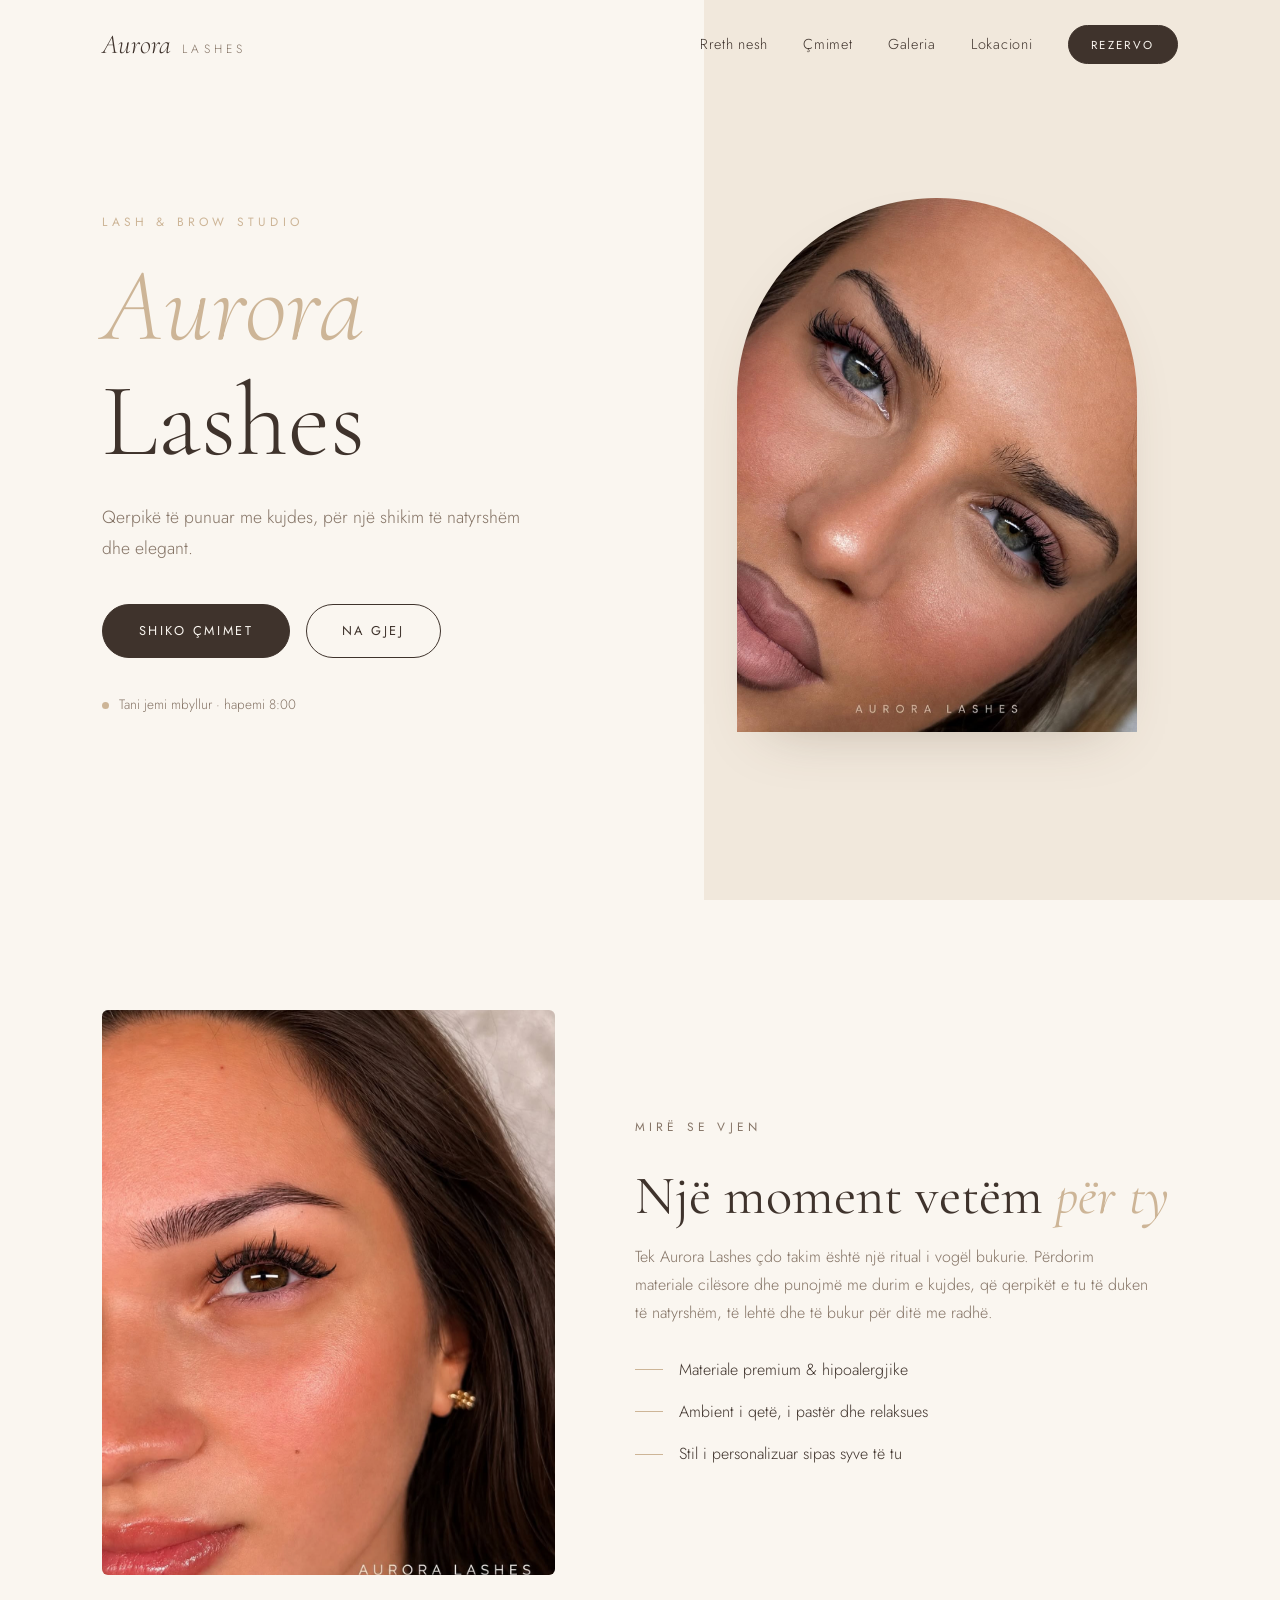
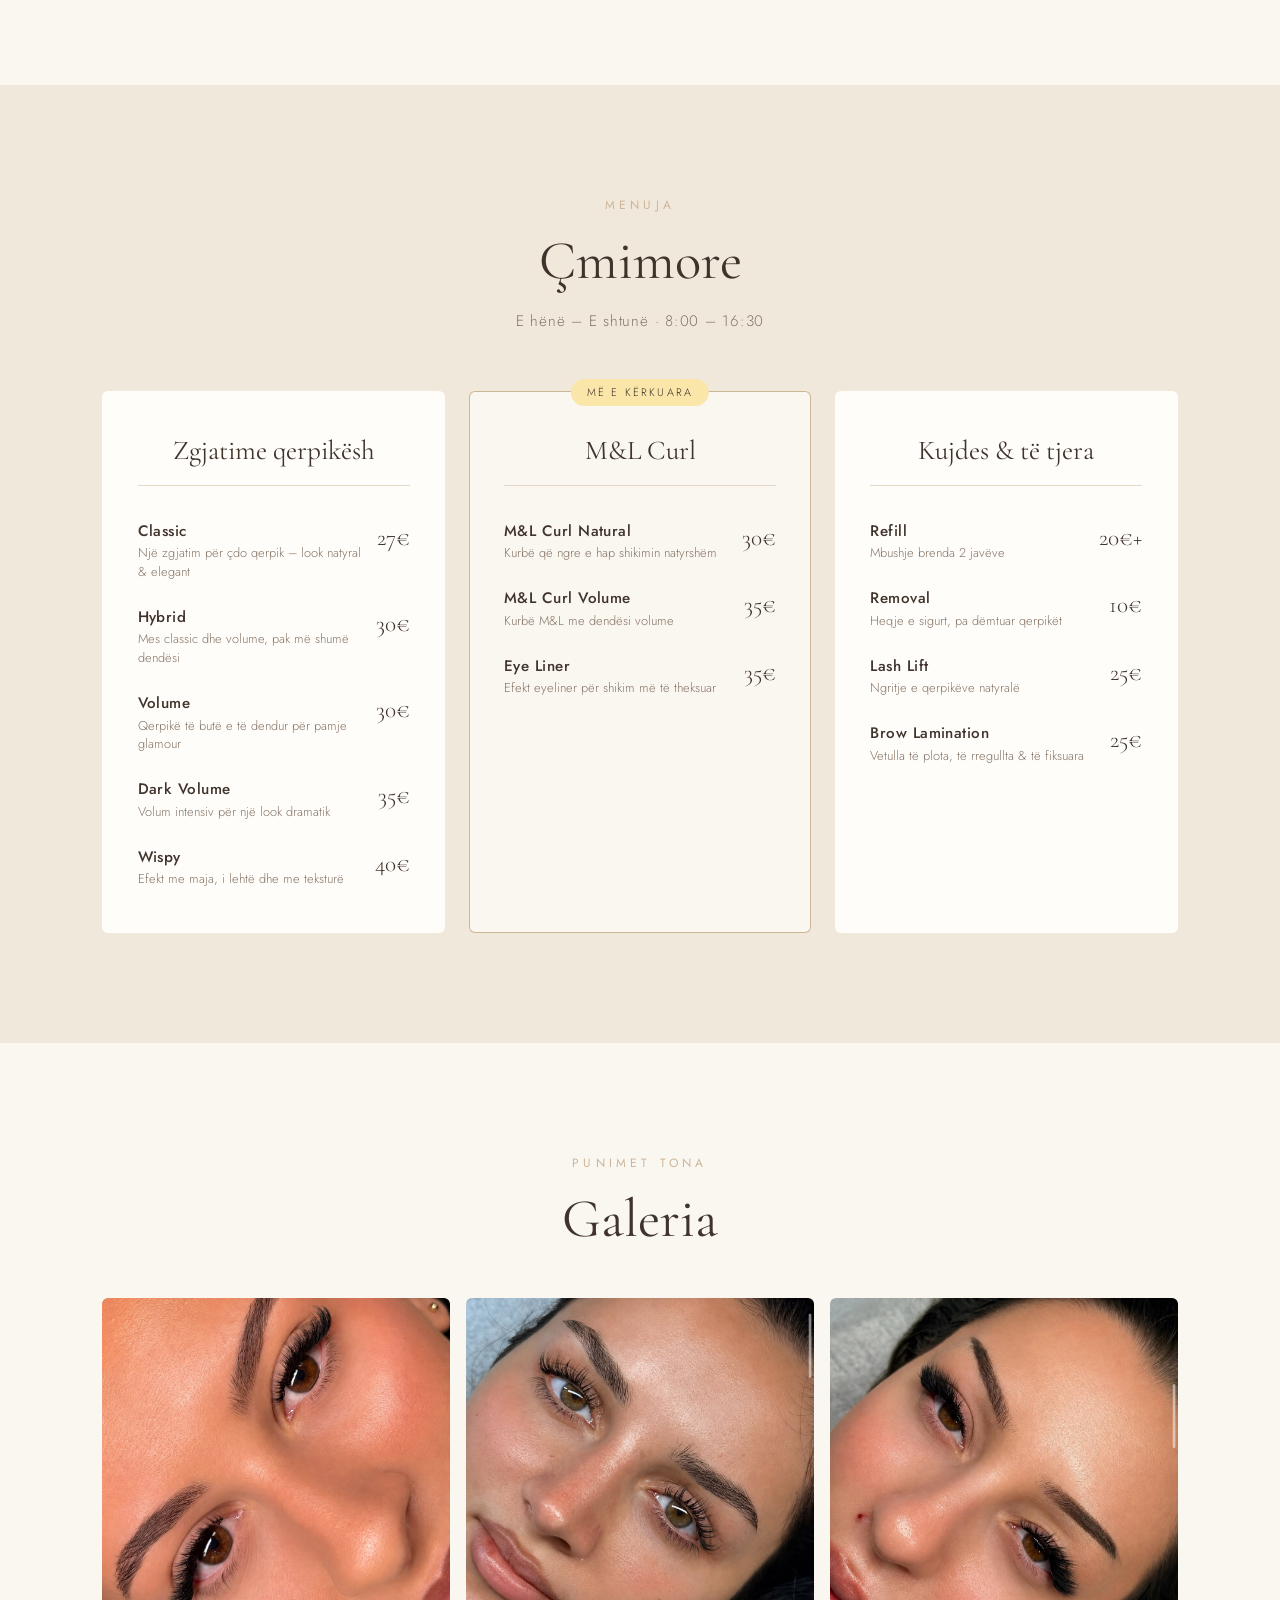
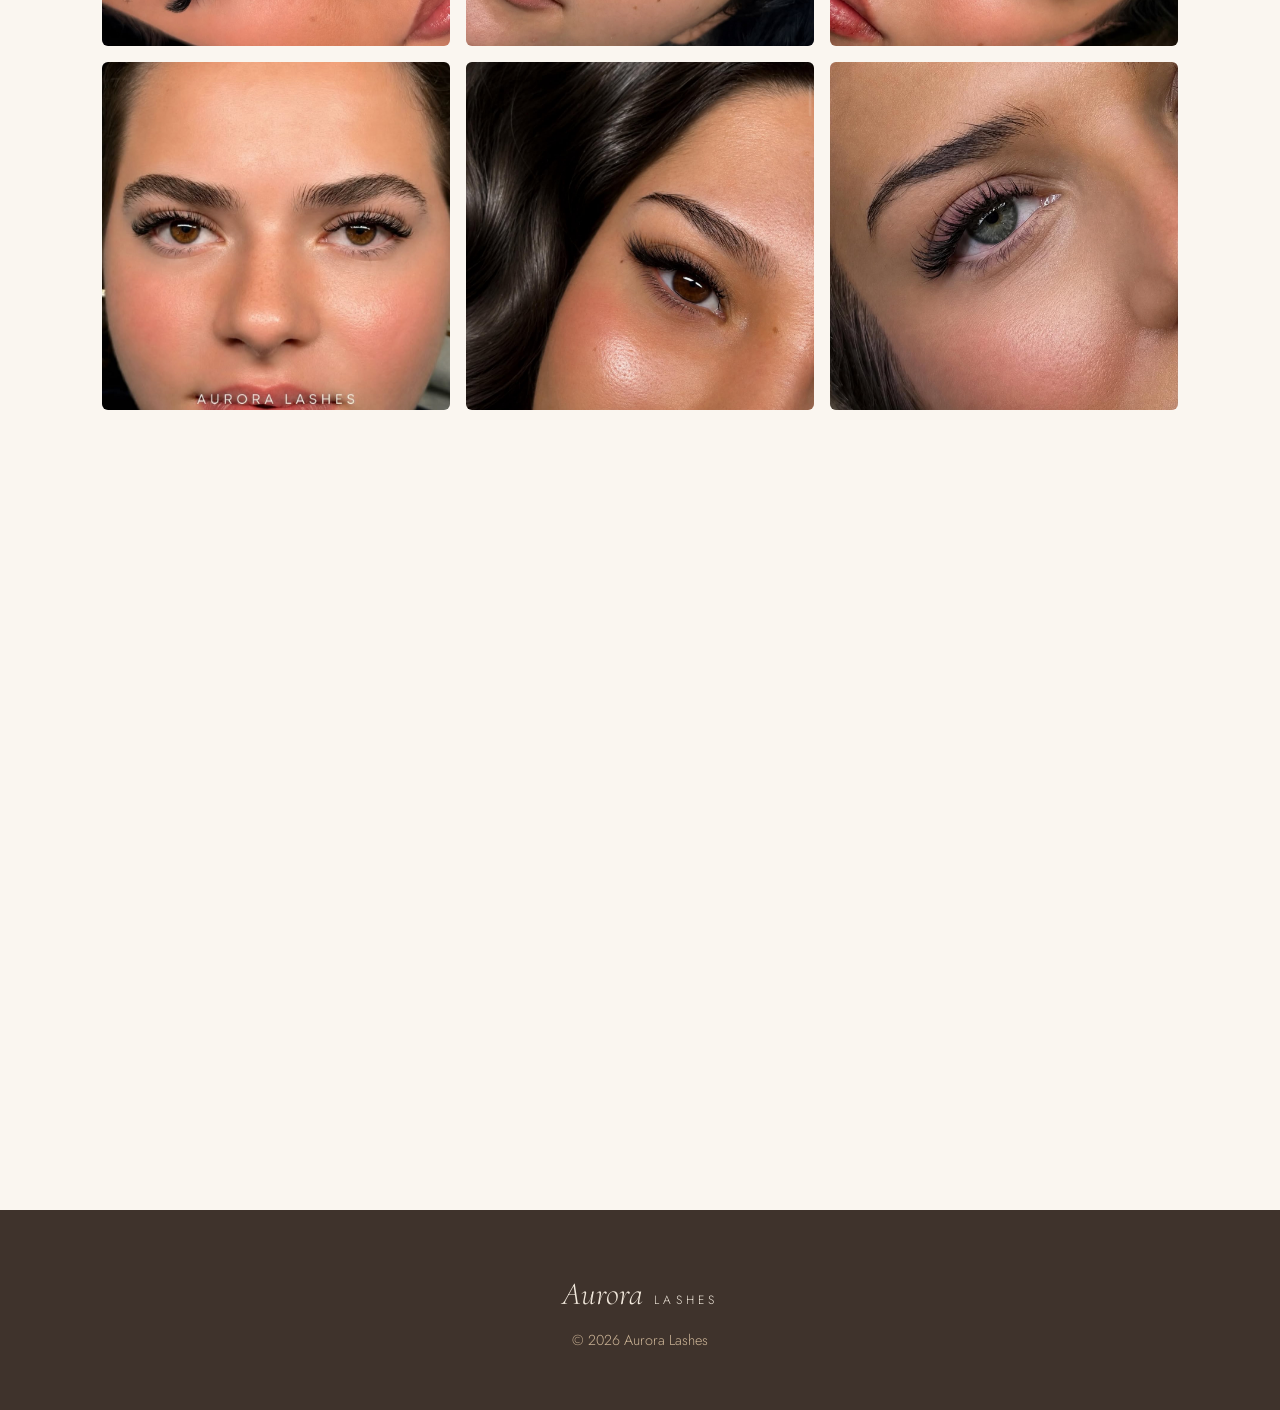
==== index.html @ b0a722f9 "Aurora Lashes website Co-Authored-By: Claude Opus 5.5 <noreply@anthropic.com>" ====
<!doctype html>
<html lang="sq">
  <head>
    <meta charset="UTF-8" />
    <meta name="viewport" content="width=device-width, initial-scale=1.0" />
    <title>Aurora Lashes · Lash Studio</title>
    <meta
      name="description"
      content="Aurora Lashes – zgjatime qerpikësh, lash lift dhe brow lamination. E hënë – E shtunë, 8:00 – 16:30."
    />

    <link rel="preconnect" href="https://fonts.googleapis.com" />
    <link rel="preconnect" href="https://fonts.gstatic.com" crossorigin />
    <link
      href="https://fonts.googleapis.com/css2?family=Cormorant+Garamond:ital,wght@0,300;0,400;0,500;1,300;1,400&family=Jost:wght@300;400;500&display=swap"
      rel="stylesheet"
    />
    <link rel="stylesheet" href="style.css" />
  </head>
  <body>
    <!-- ============ NAV ============ -->
    <header class="nav" id="nav">
      <a href="#kreu" class="nav__logo">Aurora <span>Lashes</span></a>
      <button class="nav__toggle" id="navToggle" aria-label="Hap menunë">
        <span></span><span></span><span></span>
      </button>
      <nav class="nav__links" id="navLinks">
        <a href="#rreth">Rreth nesh</a>
        <a href="#cmimet">Çmimet</a>
        <a href="#galeria">Galeria</a>
        <a href="#lokacioni">Lokacioni</a>
        <a href="#lokacioni" class="btn btn--small">Rezervo</a>
      </nav>
    </header>

    <!-- ============ HERO ============ -->
    <section class="hero" id="kreu">
      <div class="hero__text">
        <p class="eyebrow">Lash &amp; Brow Studio</p>
        <h1><span class="script">Aurora</span> Lashes</h1>
        <p class="hero__tagline">
          Qerpikë të punuar me kujdes, për një shikim të natyrshëm dhe elegant.
        </p>
        <div class="hero__actions">
          <a href="#cmimet" class="btn">Shiko çmimet</a>
          <a href="#lokacioni" class="btn btn--ghost">Na gjej</a>
        </div>
        <p class="status" id="openStatus"></p>
      </div>
      <div class="hero__image">
        <div class="arch">
          <img src="images/IMG_8214.jpeg" alt="Zgjatime qerpikësh volume nga Aurora Lashes" />
        </div>
      </div>
    </section>

    <!-- ============ RRETH NESH ============ -->
    <section class="about reveal" id="rreth">
      <div class="about__image">
        <img src="images/IMG_8210.jpeg" alt="Qerpikë wispy nga Aurora Lashes" loading="lazy" />
      </div>
      <div class="about__text">
        <p class="eyebrow">Mirë se vjen</p>
        <h2>Një moment vetëm <em>për ty</em></h2>
        <p>
          Tek Aurora Lashes çdo takim është një ritual i vogël bukurie. Përdorim
          materiale cilësore dhe punojmë me durim e kujdes, që qerpikët e tu të
          duken të natyrshëm, të lehtë dhe të bukur për ditë me radhë.
        </p>
        <ul class="perks">
          <li>Materiale premium &amp; hipoalergjike</li>
          <li>Ambient i qetë, i pastër dhe relaksues</li>
          <li>Stil i personalizuar sipas syve të tu</li>
        </ul>
      </div>
    </section>

    <!-- ============ ÇMIMET ============ -->
    <section class="prices reveal" id="cmimet">
      <p class="eyebrow center">Menuja</p>
      <h2 class="center">Çmimore</h2>
      <p class="subtitle center">E hënë – E shtunë · 8:00 – 16:30</p>

      <div class="price-grid">
        <div class="price-card">
          <h3>Zgjatime qerpikësh</h3>
          <ul class="price-list">
            <li>
              <div>
                <strong>Classic</strong
                ><small
                  >Një zgjatim për çdo qerpik – look natyral &amp;
                  elegant</small
                >
              </div>
              <span>27€</span>
            </li>
            <li>
              <div>
                <strong>Hybrid</strong
                ><small>Mes classic dhe volume, pak më shumë dendësi</small>
              </div>
              <span>30€</span>
            </li>
            <li>
              <div>
                <strong>Volume</strong
                ><small>Qerpikë të butë e të dendur për pamje glamour</small>
              </div>
              <span>30€</span>
            </li>
            <li>
              <div>
                <strong>Dark Volume</strong
                ><small>Volum intensiv për një look dramatik</small>
              </div>
              <span>35€</span>
            </li>
            <li>
              <div>
                <strong>Wispy</strong
                ><small>Efekt me maja, i lehtë dhe me teksturë</small>
              </div>
              <span>40€</span>
            </li>
          </ul>
        </div>

        <div class="price-card price-card--featured">
          <span class="badge">Më e kërkuara</span>
          <h3>M&amp;L Curl</h3>
          <ul class="price-list">
            <li>
              <div>
                <strong>M&amp;L Curl Natural</strong
                ><small>Kurbë që ngre e hap shikimin natyrshëm</small>
              </div>
              <span>30€</span>
            </li>
            <li>
              <div>
                <strong>M&amp;L Curl Volume</strong
                ><small>Kurbë M&amp;L me dendësi volume</small>
              </div>
              <span>35€</span>
            </li>
            <li>
              <div>
                <strong>Eye Liner</strong
                ><small>Efekt eyeliner për shikim më të theksuar</small>
              </div>
              <span>35€</span>
            </li>
          </ul>
        </div>

        <div class="price-card">
          <h3>Kujdes &amp; të tjera</h3>
          <ul class="price-list">
            <li>
              <div>
                <strong>Refill</strong><small>Mbushje brenda 2 javëve</small>
              </div>
              <span>20€+</span>
            </li>
            <li>
              <div>
                <strong>Removal</strong
                ><small>Heqje e sigurt, pa dëmtuar qerpikët</small>
              </div>
              <span>10€</span>
            </li>
            <li>
              <div>
                <strong>Lash Lift</strong
                ><small>Ngritje e qerpikëve natyralë</small>
              </div>
              <span>25€</span>
            </li>
            <li>
              <div>
                <strong>Brow Lamination</strong
                ><small>Vetulla të plota, të rregullta &amp; të fiksuara</small>
              </div>
              <span>25€</span>
            </li>
          </ul>
        </div>
      </div>
    </section>

    <!-- ============ GALERIA ============ -->
    <section class="gallery reveal" id="galeria">
      <p class="eyebrow center">Punimet tona</p>
      <h2 class="center">Galeria</h2>
      <div class="gallery__grid">
        <img src="images/IMG_8205.jpeg" alt="Punim qerpikësh – volume" loading="lazy" />
        <img src="images/IMG_8207.jpeg" alt="Punim qerpikësh – natyral" loading="lazy" />
        <img src="images/IMG_8208.jpeg" alt="Punim qerpikësh – volume" loading="lazy" />
        <img src="images/IMG_8209.jpeg" alt="Punim qerpikësh – classic" loading="lazy" />
        <img src="images/IMG_8212.jpeg" alt="Punim qerpikësh – hybrid" loading="lazy" />
        <img src="images/IMG_8213.jpeg" alt="Punim qerpikësh – volume" loading="lazy" />
      </div>
    </section>

    <!-- ============ LOKACIONI ============ -->
    <section class="location reveal" id="lokacioni">
      <div class="location__info">
        <p class="eyebrow">Na vizito</p>
        <h2>Ku na gjen</h2>

        <div class="info-block">
          <h4>Orari</h4>
          <p>E hënë – E shtunë<br /><strong>8:00 – 16:30</strong></p>
          <p class="muted">E diel: pushim</p>
        </div>

        <div class="info-block">
          <h4>Rezervimet</h4>
          <!-- TODO: vendos linkun e saktë të Instagramit / numrin e telefonit -->
          <p>Na shkruaj në Instagram për termin.</p>
          <a
            href="https://www.instagram.com/auroraalashes/"
            target="_blank"
            rel="noopener"
            class="btn"
            >Rezervo në Instagram</a
          >
        </div>

        <div class="map-links">
          <a
            href="https://maps.apple.com/?ll=42.365674,21.155632&q=Aurora%20Lashes"
            target="_blank"
            rel="noopener"
            >Apple Maps ↗</a
          >
          <a
            href="https://www.google.com/maps?q=42.365674,21.155632"
            target="_blank"
            rel="noopener"
            >Google Maps ↗</a
          >
        </div>
      </div>

      <div class="location__map">
        <iframe
          title="Lokacioni i Aurora Lashes"
          src="https://maps.google.com/maps?q=42.365674,21.155632&z=17&output=embed"
          loading="lazy"
          referrerpolicy="no-referrer-when-downgrade"
        ></iframe>
      </div>
    </section>

    <!-- ============ FOOTER ============ -->
    <footer class="footer">
      <p class="footer__logo">Aurora <span>Lashes</span></p>
            <p class="muted">© <span id="year"></span> Aurora Lashes</p>
    </footer>

    <script src="script.js"></script>
  </body>
</html>
---- style.css ----
/* ============================================
   Aurora Lashes – style
   Paleta: bezhë, krem, nude rozë, me pak #F9E6A8
   ============================================ */

:root {
  --cream: #FAF6F0;
  --beige: #F1E8DC;
  --beige-mid: #E6D8C5;
  --sand: #CDB597;
  --nude: #E8CFC8;
  --gold: #F9E6A8;
  --text: #3F332C;
  --text-soft: #857466;
  --white: #FFFDFA;

  --radius: 6px;
  --shadow: 0 24px 60px -32px rgba(90, 65, 45, 0.35);

  --serif: "Cormorant Garamond", Georgia, serif;
  --sans: "Jost", system-ui, sans-serif;
}

* { box-sizing: border-box; margin: 0; padding: 0; }

html { scroll-behavior: smooth; }

body {
  font-family: var(--sans);
  font-weight: 300;
  color: var(--text);
  background: var(--cream);
  line-height: 1.75;
  overflow-x: hidden;
}

img { display: block; max-width: 100%; }
a { color: inherit; text-decoration: none; }

section { padding: 110px 8vw; }

h1, h2, h3 { font-family: var(--serif); font-weight: 400; line-height: 1.1; }
h2 { font-size: clamp(2.4rem, 5vw, 3.4rem); margin-bottom: 1rem; }
h2 em { font-style: italic; color: var(--sand); }
strong { font-weight: 500; }

.center { text-align: center; }
.muted { color: var(--text-soft); font-size: .9rem; }

.eyebrow {
  font-size: .75rem;
  letter-spacing: .35em;
  text-transform: uppercase;
  color: var(--sand);
  margin-bottom: 1rem;
  font-weight: 400;
}

.script { font-style: italic; font-weight: 300; color: var(--sand); }

/* ---------- Buttons ---------- */
.btn {
  display: inline-block;
  padding: .95rem 2.2rem;
  border-radius: 999px;
  background: var(--text);
  color: var(--cream);
  font-size: .8rem;
  font-weight: 400;
  letter-spacing: .2em;
  text-transform: uppercase;
  border: 1px solid var(--text);
  transition: background .3s, color .3s;
}
.btn:hover { background: transparent; color: var(--text); }
.btn--ghost { background: transparent; color: var(--text); }
.btn--ghost:hover { background: var(--text); color: var(--cream); }
.btn--small { padding: .55rem 1.4rem; font-size: .72rem; }

/* ---------- Nav ---------- */
.nav {
  position: fixed;
  inset: 0 0 auto 0;
  z-index: 50;
  display: flex;
  align-items: center;
  justify-content: space-between;
  padding: 1.3rem 8vw;
  transition: background .3s, box-shadow .3s, padding .3s;
}
.nav.scrolled {
  background: rgba(250, 246, 240, .92);
  backdrop-filter: blur(10px);
  box-shadow: 0 1px 0 var(--beige-mid);
  padding: .8rem 8vw;
}
.nav__logo { font-family: var(--serif); font-style: italic; font-size: 1.7rem; }
.nav__logo span {
  font-family: var(--sans); font-style: normal; font-size: .75rem;
  letter-spacing: .35em; text-transform: uppercase; color: var(--text-soft); margin-left: .3rem;
}
.nav__links { display: flex; align-items: center; gap: 2.2rem; font-size: .9rem; letter-spacing: .05em; }
.nav__links a:not(.btn) { position: relative; }
.nav__links a:not(.btn)::after {
  content: ""; position: absolute; left: 0; bottom: -4px;
  width: 0; height: 1px; background: var(--sand); transition: width .3s;
}
.nav__links a:not(.btn):hover::after { width: 100%; }

.nav__toggle { display: none; background: none; border: 0; cursor: pointer; flex-direction: column; gap: 6px; }
.nav__toggle span { width: 24px; height: 1.5px; background: var(--text); transition: .3s; }

/* ---------- Hero ---------- */
.hero {
  min-height: 100vh;
  display: grid;
  grid-template-columns: 1.1fr 1fr;
  align-items: center;
  gap: 4rem;
  padding-top: 140px;
  background: linear-gradient(90deg, var(--cream) 55%, var(--beige) 55%);
}
.hero h1 { font-size: clamp(3.5rem, 8.5vw, 6.5rem); font-weight: 300; }
.hero h1 .script { display: block; }
.hero__tagline { font-size: 1.1rem; color: var(--text-soft); margin: 1.5rem 0 2.5rem; max-width: 420px; }
.hero__actions { display: flex; gap: 1rem; flex-wrap: wrap; }

.status {
  margin-top: 2.2rem;
  display: inline-flex; align-items: center; gap: .6rem;
  font-size: .85rem; color: var(--text-soft);
}
.status::before { content: ""; width: 7px; height: 7px; border-radius: 50%; background: var(--dot, #ccc); }
.status:empty { display: none; }

.hero__image { justify-self: center; }
.arch {
  width: min(400px, 80vw);
  aspect-ratio: 3 / 4;
  border-radius: 999px 999px 0 0;
  overflow: hidden;
  box-shadow: var(--shadow);
}
.arch img { width: 100%; height: 100%; object-fit: cover; }

/* ---------- About ---------- */
.about { display: grid; grid-template-columns: 1fr 1.2fr; gap: 5rem; align-items: center; }
.about__image img {
  aspect-ratio: 4 / 5; object-fit: cover; width: 100%;
  border-radius: var(--radius);
}
.about__text p { color: var(--text-soft); margin-bottom: 1.8rem; max-width: 520px; }
.perks { list-style: none; display: grid; gap: .9rem; }
.perks li { display: flex; gap: 1rem; align-items: center; }
.perks li::before { content: ""; width: 28px; height: 1px; background: var(--sand); flex-shrink: 0; }

/* ---------- Prices ---------- */
.prices { background: var(--beige); }
.subtitle { color: var(--text-soft); margin-bottom: 3.5rem; font-size: .95rem; letter-spacing: .05em; }
.price-grid { display: grid; grid-template-columns: repeat(3, 1fr); gap: 1.5rem; max-width: 1200px; margin: 0 auto; }
.price-card {
  position: relative;
  background: var(--white);
  border-radius: var(--radius);
  padding: 2.8rem 2.2rem;
}
.price-card--featured { background: var(--cream); box-shadow: inset 0 0 0 1px var(--sand); }
.badge {
  position: absolute; top: -12px; left: 50%; transform: translateX(-50%);
  background: var(--gold); color: var(--text); padding: .25rem 1rem; border-radius: 999px;
  font-size: .68rem; letter-spacing: .2em; text-transform: uppercase; white-space: nowrap;
}
.price-card h3 {
  font-size: 1.7rem; text-align: center; margin-bottom: 2rem;
  padding-bottom: 1.2rem; border-bottom: 1px solid var(--beige-mid);
}
.price-list { list-style: none; display: grid; gap: 1.4rem; }
.price-list li { display: flex; justify-content: space-between; gap: 1rem; align-items: flex-start; }
.price-list strong { display: block; font-size: .95rem; letter-spacing: .03em; }
.price-list small { display: block; color: var(--text-soft); font-size: .8rem; line-height: 1.45; }
.price-list span { font-family: var(--serif); font-size: 1.45rem; white-space: nowrap; }

/* ---------- Gallery ---------- */
.gallery__grid {
  margin-top: 3rem;
  display: grid; grid-template-columns: repeat(3, 1fr); gap: 1rem;
  max-width: 1100px; margin-inline: auto;
}
.gallery__grid img {
  width: 100%; aspect-ratio: 1; object-fit: cover; border-radius: var(--radius);
  transition: opacity .4s;
}
.gallery__grid img:hover { opacity: .85; }

/* ---------- Location ---------- */
.location { display: grid; grid-template-columns: 1fr 1.4fr; gap: 4rem; align-items: center; background: var(--beige); }
.info-block { margin: 2rem 0; }
.info-block h4 {
  font-size: .72rem; font-weight: 400; letter-spacing: .3em; text-transform: uppercase;
  color: var(--sand); margin-bottom: .5rem;
}
.info-block p { margin-bottom: .9rem; }
.map-links { display: flex; gap: 1.8rem; font-size: .9rem; }
.map-links a { border-bottom: 1px solid var(--sand); padding-bottom: 2px; }
.map-links a:hover { color: var(--sand); }
.location__map { border-radius: var(--radius); overflow: hidden; height: 440px; }
.location__map iframe { width: 100%; height: 100%; border: 0; filter: grayscale(.4) sepia(.25); }

/* ---------- Footer ---------- */
.footer { text-align: center; padding: 3.5rem 1rem; background: var(--text); color: var(--beige); }
.footer__logo { font-family: var(--serif); font-style: italic; font-size: 2rem; margin-bottom: .4rem; }
.footer__logo span {
  font-family: var(--sans); font-style: normal; font-size: .75rem;
  letter-spacing: .35em; text-transform: uppercase; margin-left: .3rem;
}
.footer .muted { color: var(--sand); }

/* ---------- Reveal on scroll ---------- */
.reveal { opacity: 0; transform: translateY(30px); transition: opacity 1s ease, transform 1s ease; }
.reveal.visible { opacity: 1; transform: none; }

/* ---------- Responsive ---------- */
@media (max-width: 960px) {
  .hero, .about, .location { grid-template-columns: 1fr; text-align: center; }
  .hero { background: var(--cream); }
  .hero__tagline { margin-inline: auto; }
  .hero__actions, .map-links { justify-content: center; }
  .hero__image { order: -1; }
  .about__text p { margin-inline: auto; }
  .perks { justify-content: center; }
  .price-grid { grid-template-columns: 1fr; max-width: 480px; }
  .gallery__grid { grid-template-columns: repeat(2, 1fr); }
}

@media (max-width: 720px) {
  section { padding: 80px 16px; }
  .nav, .nav.scrolled { padding-inline: 16px; }
  .nav__toggle { display: flex; position: relative; z-index: 60; }
  .nav__links {
    position: fixed; top: 0; right: 0; height: 100vh; width: 75%;
    flex-direction: column; justify-content: center;
    background: var(--cream); box-shadow: -1px 0 0 var(--beige-mid);
    transform: translateX(100%); transition: transform .4s ease;
  }
  .nav__links.open { transform: none; }
  .nav__toggle.open span:nth-child(1) { transform: translateY(7.5px) rotate(45deg); }
  .nav__toggle.open span:nth-child(2) { opacity: 0; }
  .nav__toggle.open span:nth-child(3) { transform: translateY(-7.5px) rotate(-45deg); }
  .location__map { height: 320px; }
}

@media (prefers-reduced-motion: reduce) {
  *, *::before, *::after { animation: none !important; transition: none !important; }
  .reveal { opacity: 1; transform: none; }
}
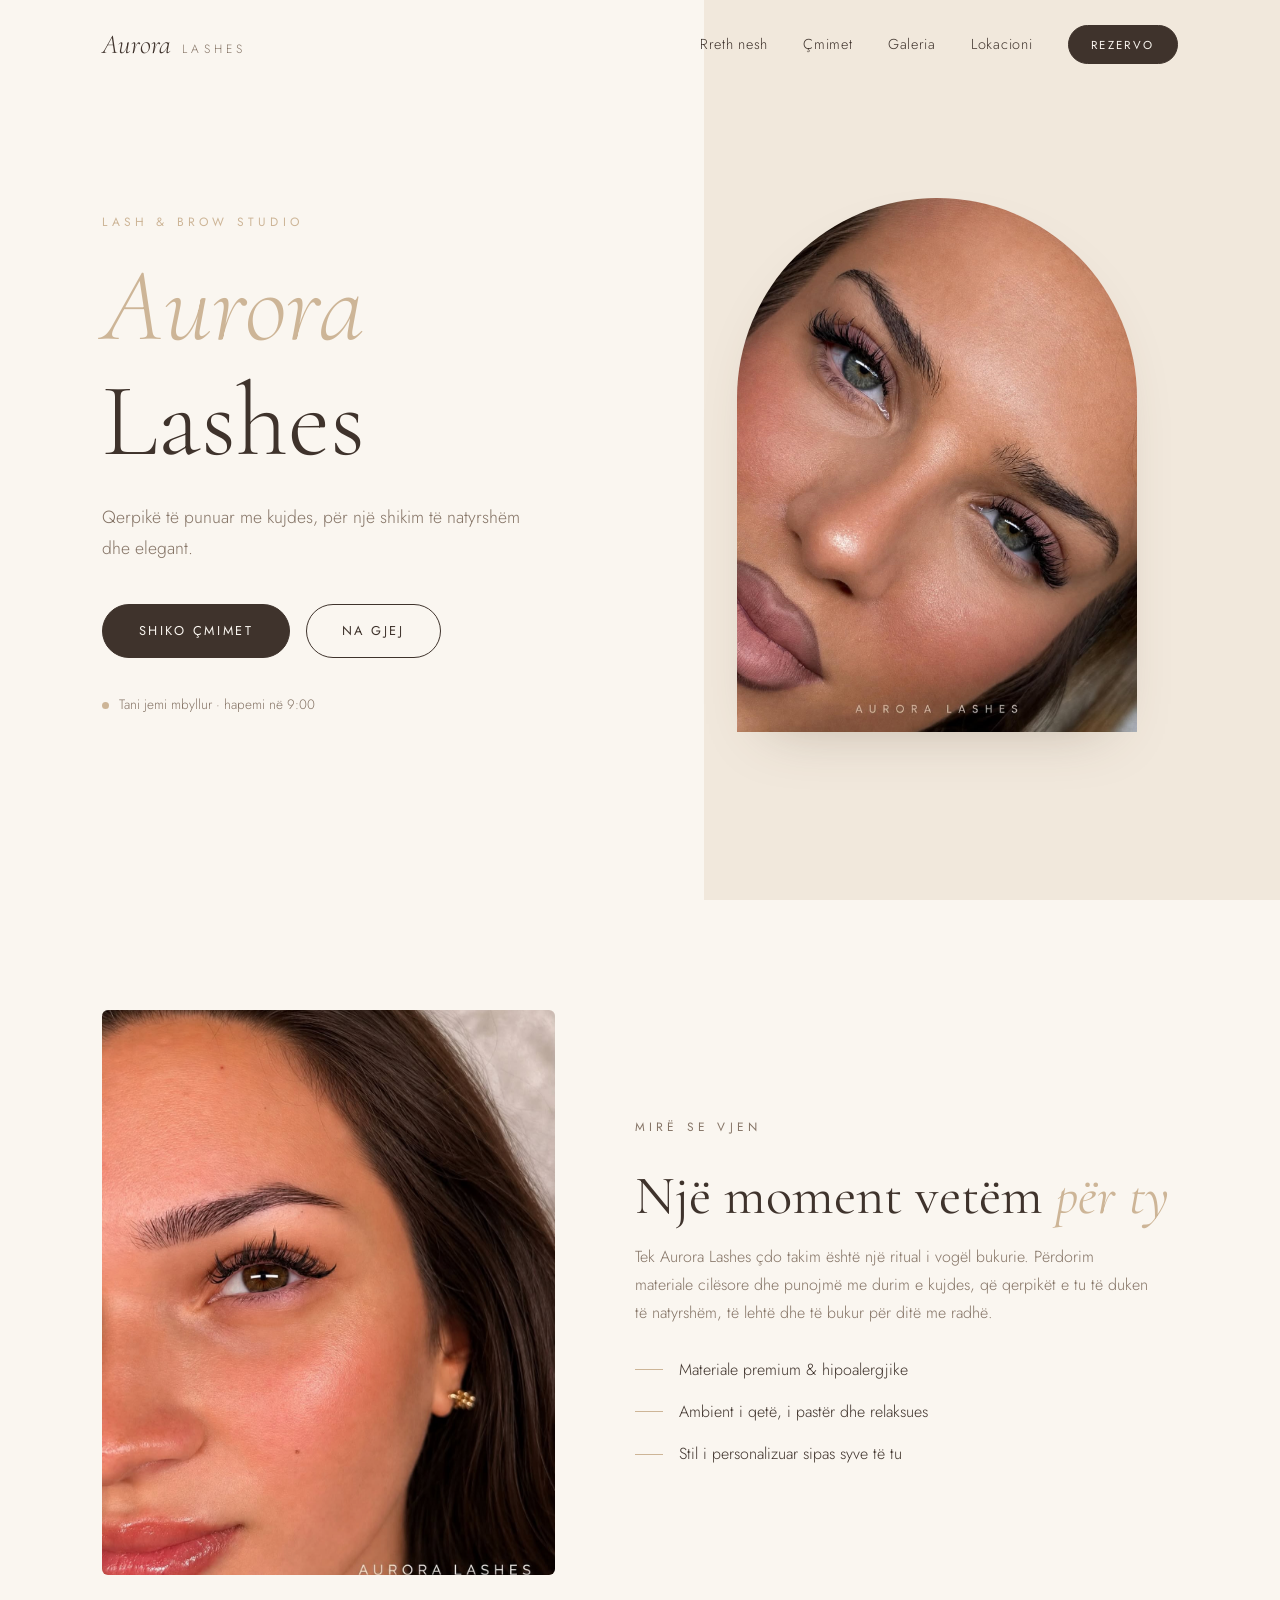
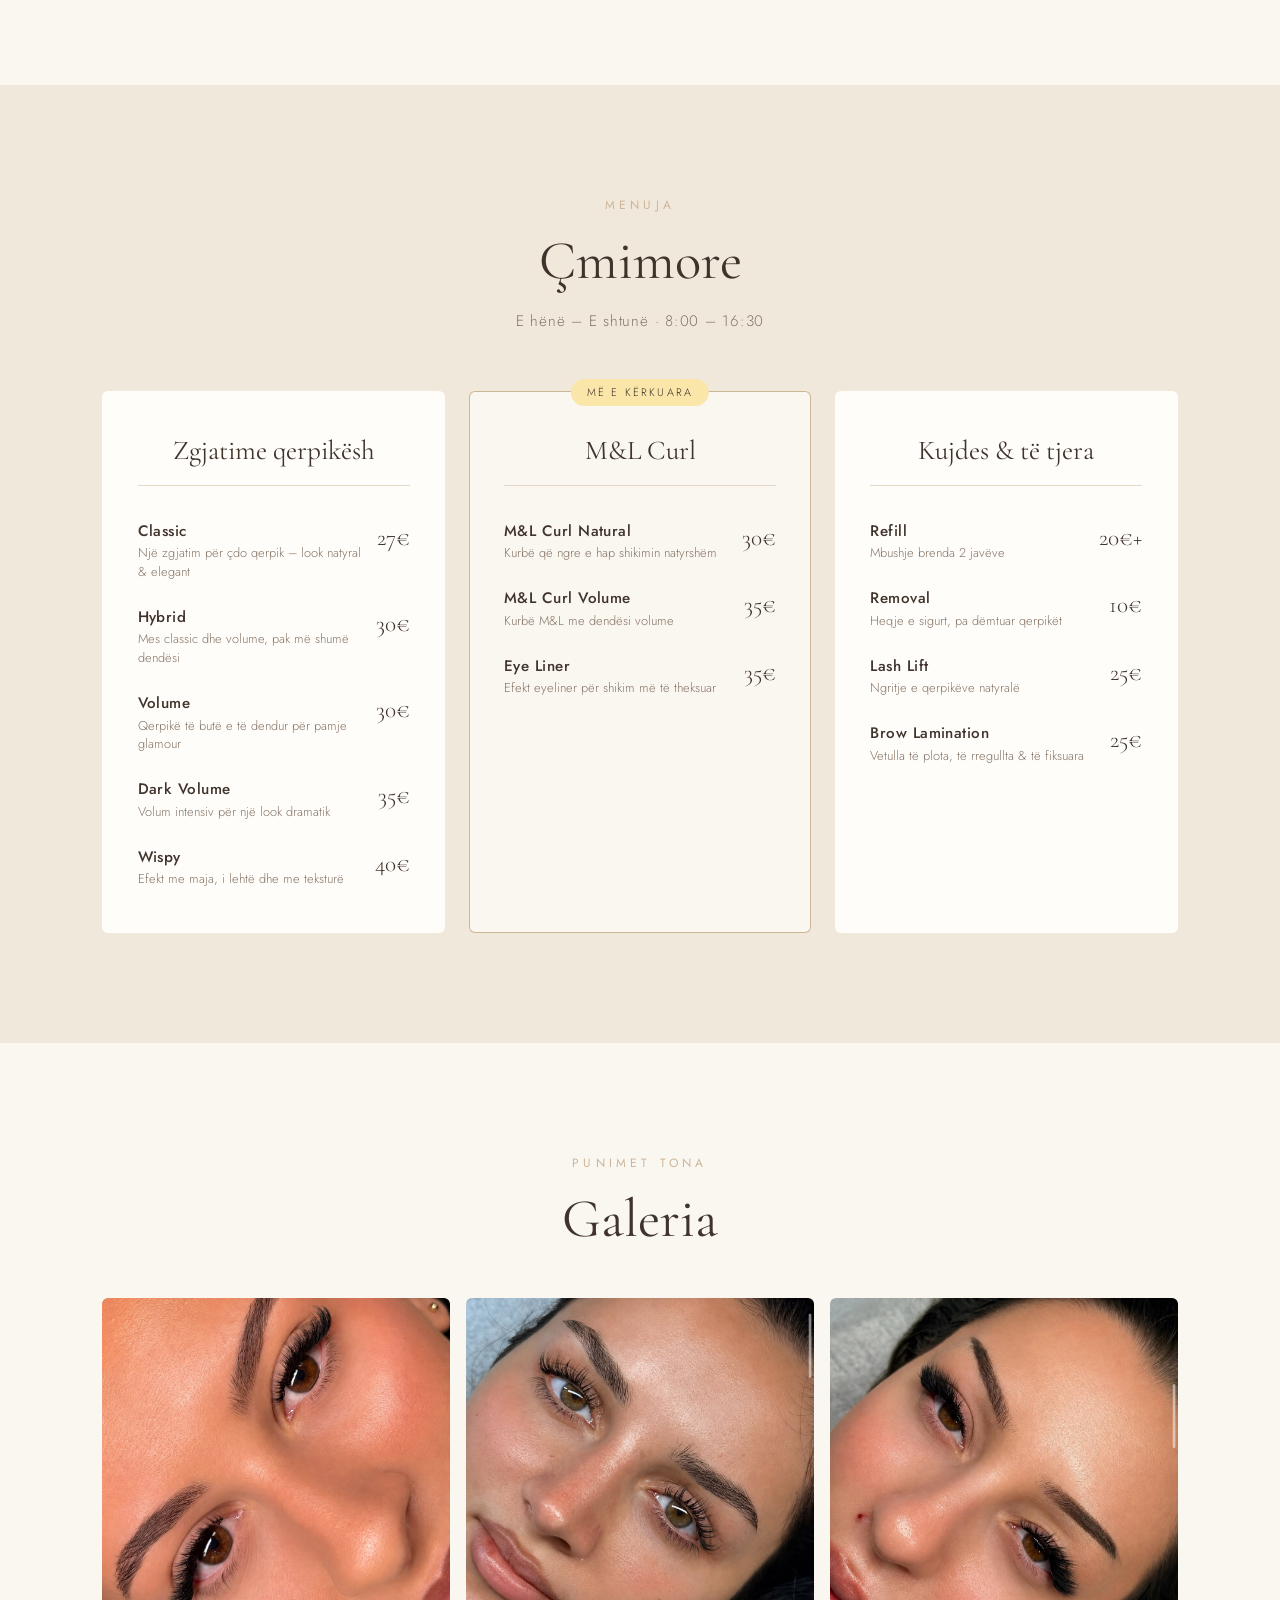
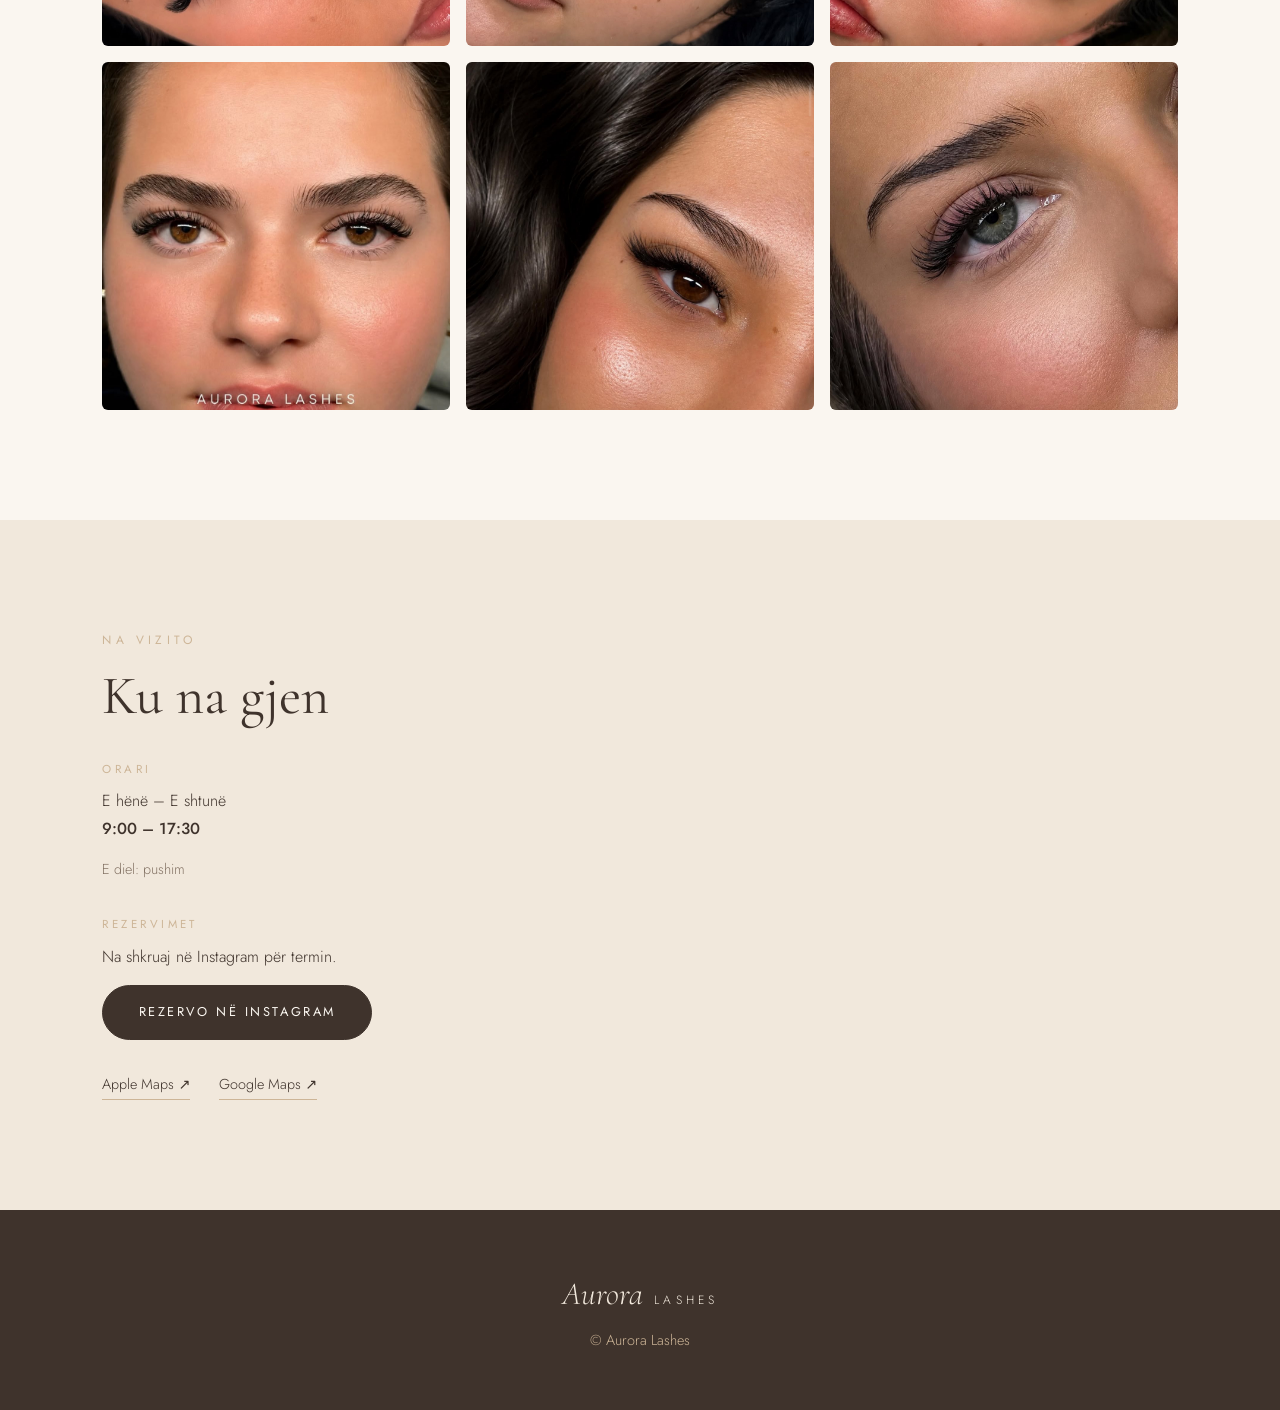
==== commit 3ed9f9c5: "Updated website" ====
--- a/index.html
+++ b/index.html
@@ -49,7 +49,10 @@
       </div>
       <div class="hero__image">
         <div class="arch">
-          <img src="images/IMG_8214.jpeg" alt="Zgjatime qerpikësh volume nga Aurora Lashes" />
+          <img
+            src="images/IMG_8214.jpeg"
+            alt="Zgjatime qerpikësh volume nga Aurora Lashes"
+          />
         </div>
       </div>
     </section>
@@ -57,7 +60,11 @@
     <!-- ============ RRETH NESH ============ -->
     <section class="about reveal" id="rreth">
       <div class="about__image">
-        <img src="images/IMG_8210.jpeg" alt="Qerpikë wispy nga Aurora Lashes" loading="lazy" />
+        <img
+          src="images/IMG_8210.jpeg"
+          alt="Qerpikë wispy nga Aurora Lashes"
+          loading="lazy"
+        />
       </div>
       <div class="about__text">
         <p class="eyebrow">Mirë se vjen</p>
@@ -194,12 +201,36 @@
       <p class="eyebrow center">Punimet tona</p>
       <h2 class="center">Galeria</h2>
       <div class="gallery__grid">
-        <img src="images/IMG_8205.jpeg" alt="Punim qerpikësh – volume" loading="lazy" />
-        <img src="images/IMG_8207.jpeg" alt="Punim qerpikësh – natyral" loading="lazy" />
-        <img src="images/IMG_8208.jpeg" alt="Punim qerpikësh – volume" loading="lazy" />
-        <img src="images/IMG_8209.jpeg" alt="Punim qerpikësh – classic" loading="lazy" />
-        <img src="images/IMG_8212.jpeg" alt="Punim qerpikësh – hybrid" loading="lazy" />
-        <img src="images/IMG_8213.jpeg" alt="Punim qerpikësh – volume" loading="lazy" />
+        <img
+          src="images/IMG_8205.jpeg"
+          alt="Punim qerpikësh – volume"
+          loading="lazy"
+        />
+        <img
+          src="images/IMG_8207.jpeg"
+          alt="Punim qerpikësh – natyral"
+          loading="lazy"
+        />
+        <img
+          src="images/IMG_8208.jpeg"
+          alt="Punim qerpikësh – volume"
+          loading="lazy"
+        />
+        <img
+          src="images/IMG_8209.jpeg"
+          alt="Punim qerpikësh – classic"
+          loading="lazy"
+        />
+        <img
+          src="images/IMG_8212.jpeg"
+          alt="Punim qerpikësh – hybrid"
+          loading="lazy"
+        />
+        <img
+          src="images/IMG_8213.jpeg"
+          alt="Punim qerpikësh – volume"
+          loading="lazy"
+        />
       </div>
     </section>
 
@@ -211,7 +242,7 @@
 
         <div class="info-block">
           <h4>Orari</h4>
-          <p>E hënë – E shtunë<br /><strong>8:00 – 16:30</strong></p>
+          <p>E hënë – E shtunë<br /><strong>9:00 – 17:30</strong></p>
           <p class="muted">E diel: pushim</p>
         </div>
 
@@ -257,7 +288,7 @@
     <!-- ============ FOOTER ============ -->
     <footer class="footer">
       <p class="footer__logo">Aurora <span>Lashes</span></p>
-            <p class="muted">© <span id="year"></span> Aurora Lashes</p>
+      <p class="muted">© <span id="year"></span> Aurora Lashes</p>
     </footer>
 
     <script src="script.js"></script>
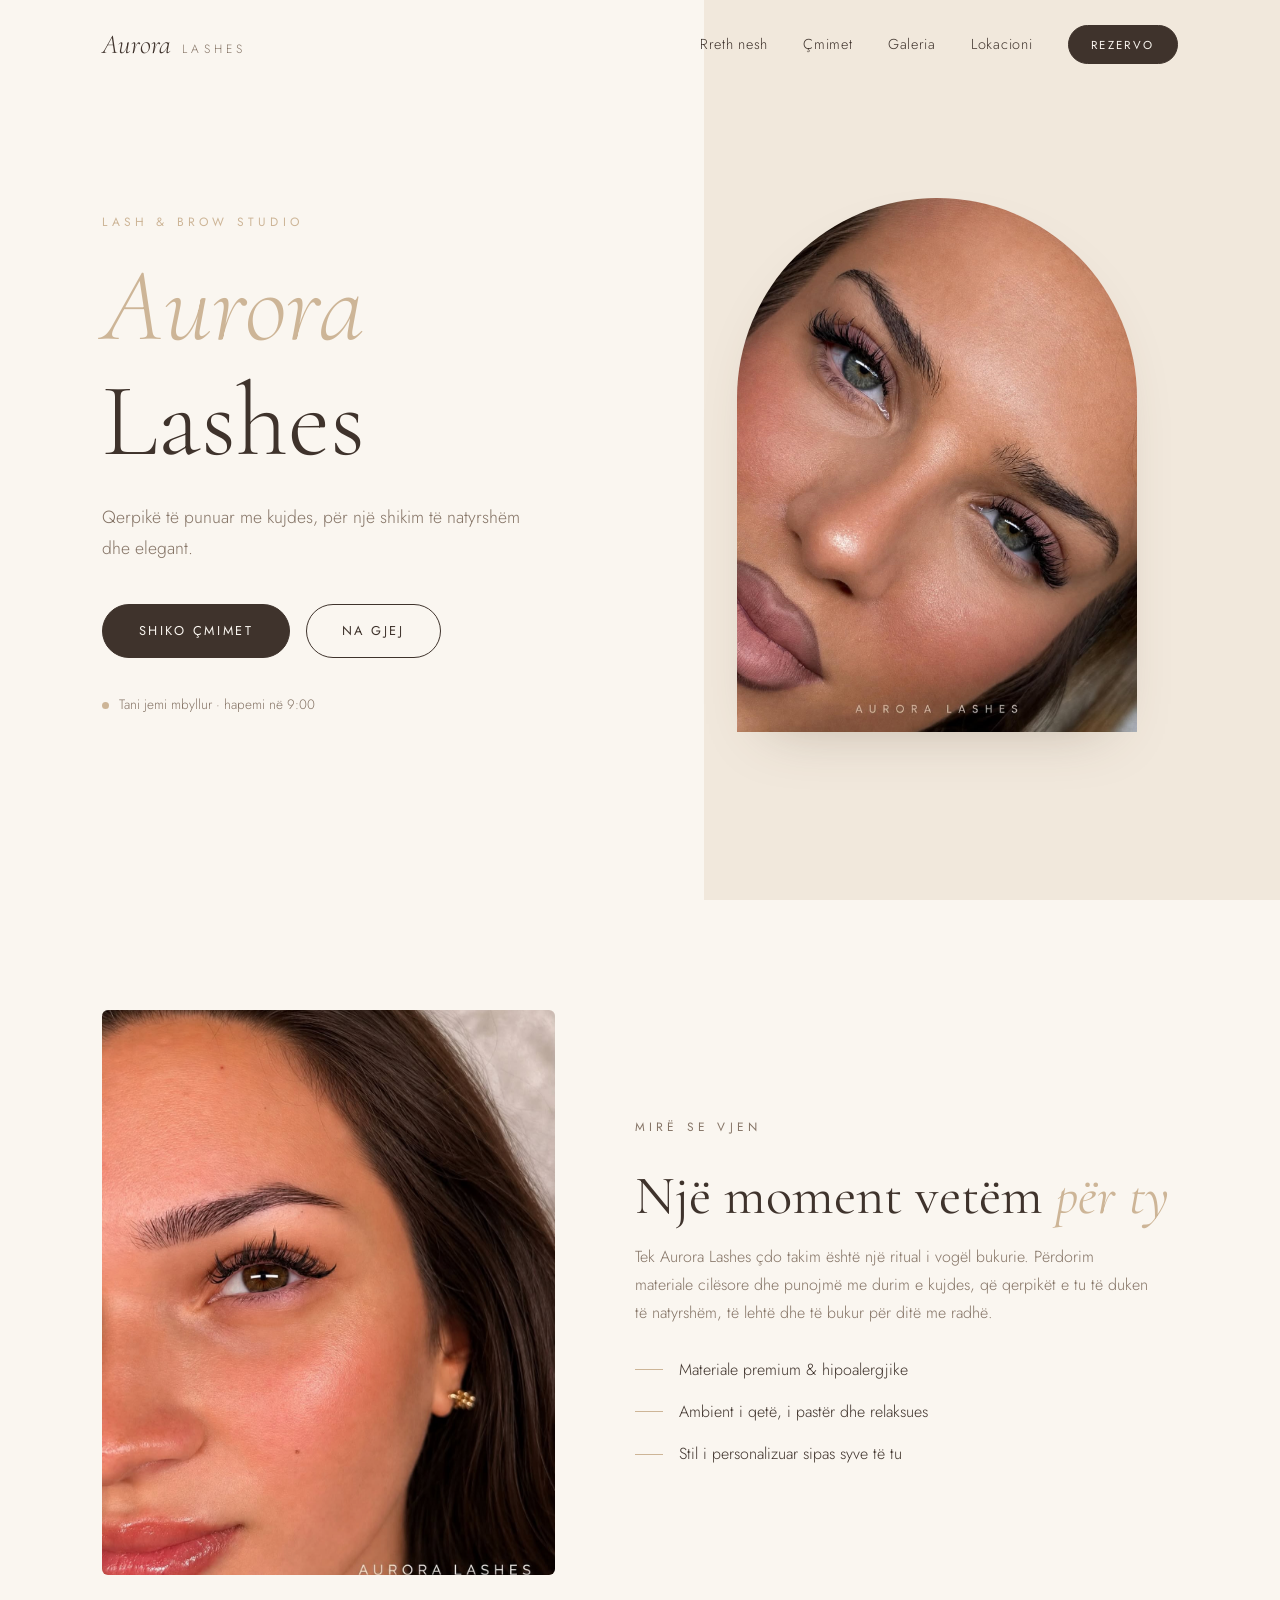
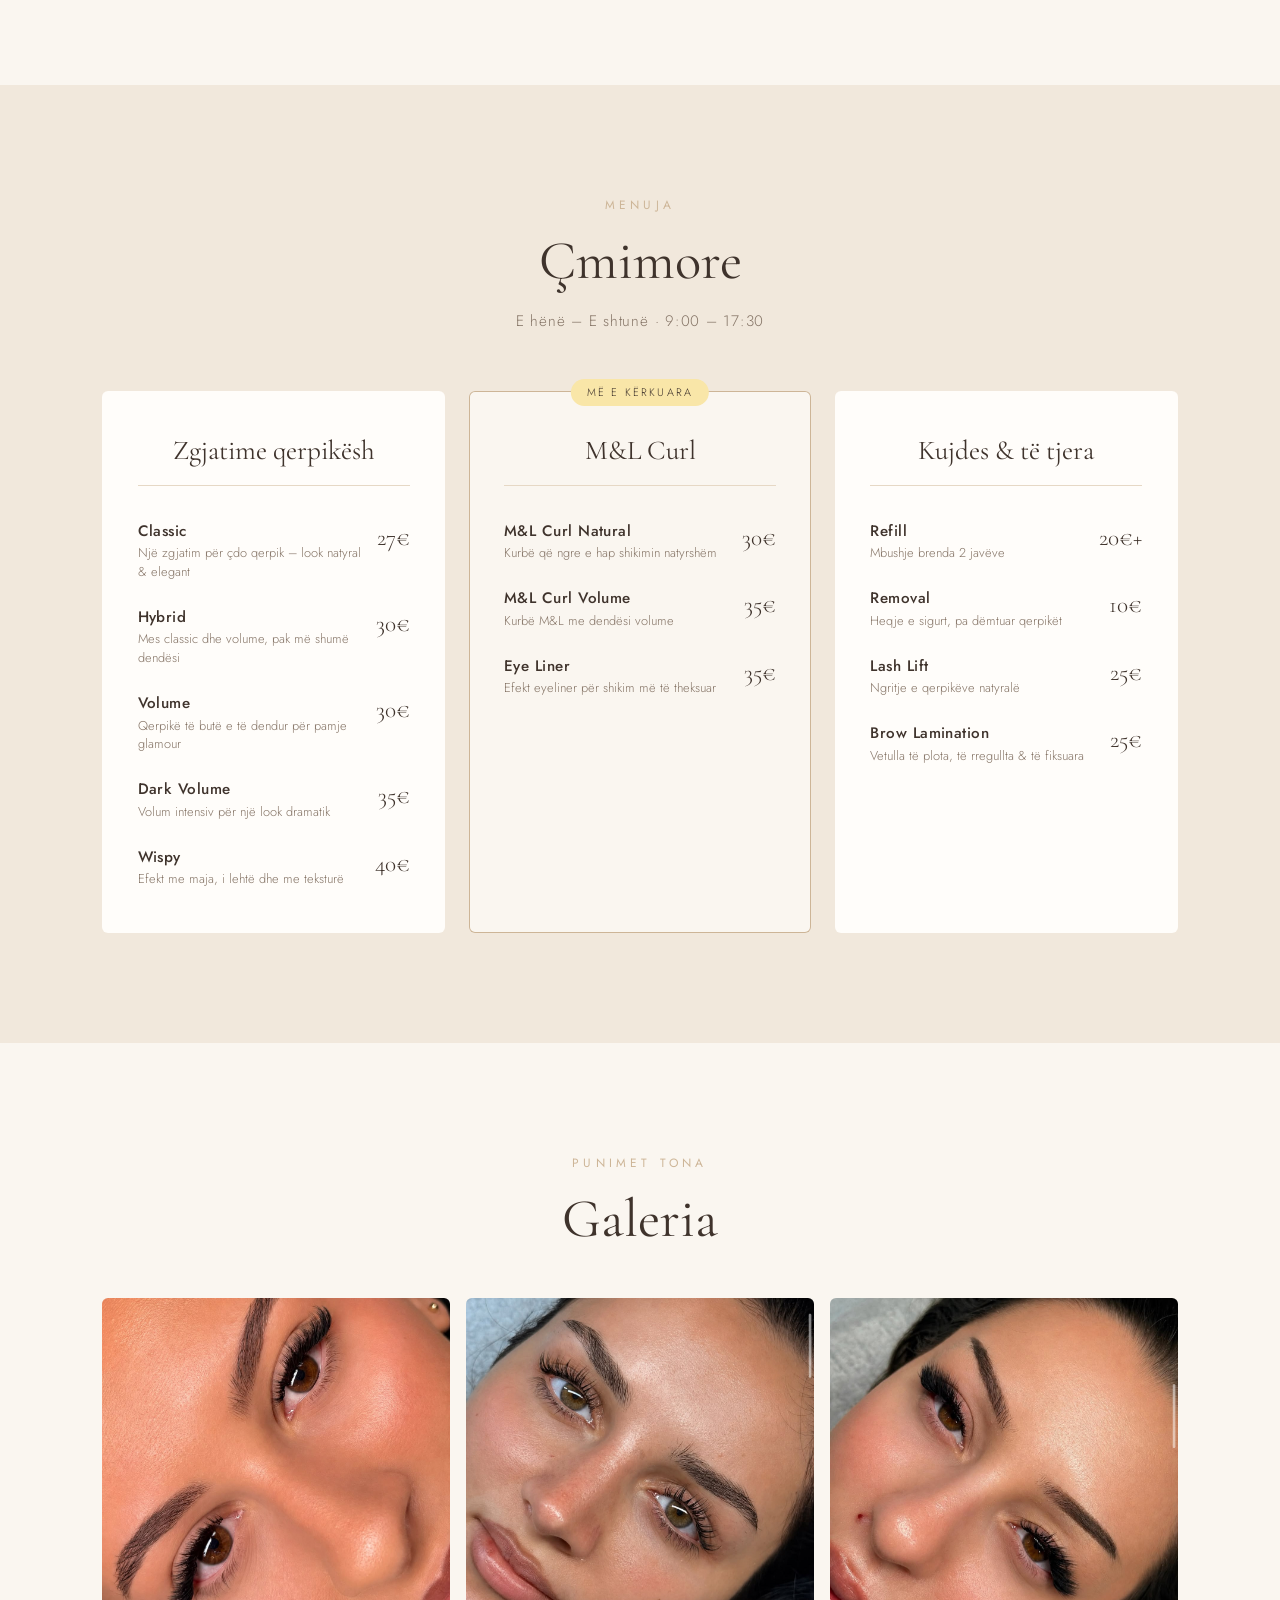
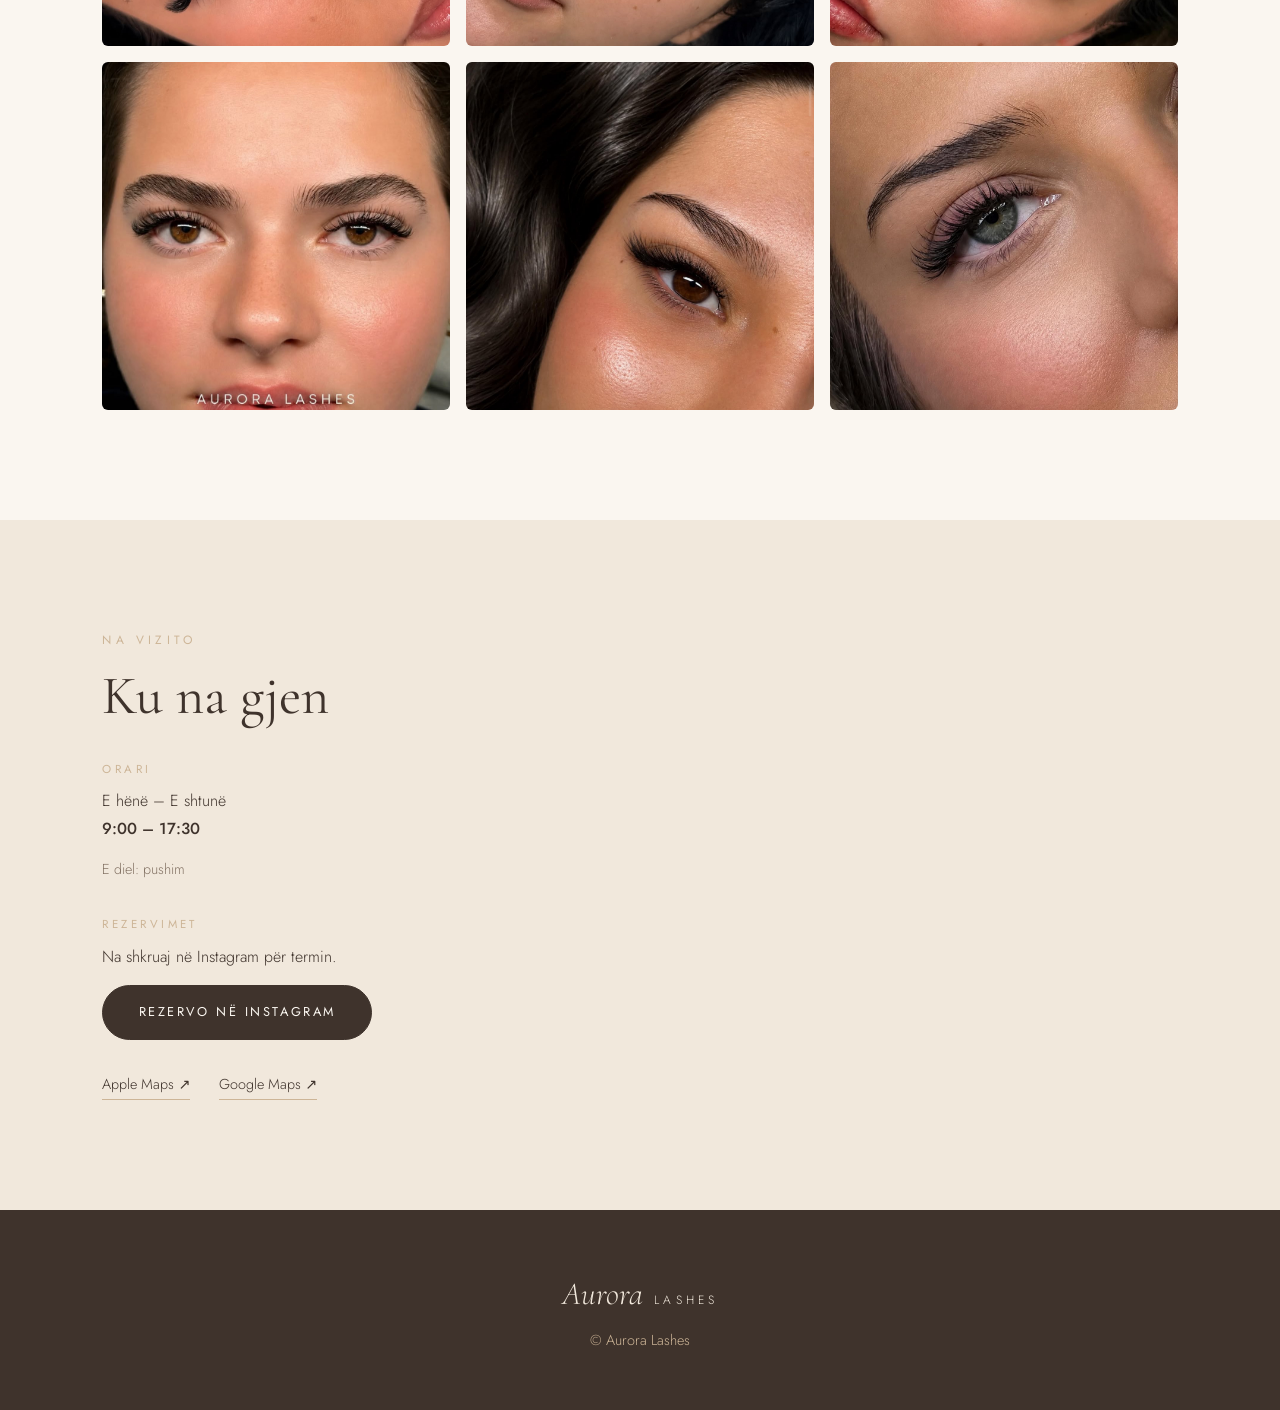
==== commit 61d396e6: "Updated website" ====
--- a/index.html
+++ b/index.html
@@ -6,7 +6,7 @@
     <title>Aurora Lashes · Lash Studio</title>
     <meta
       name="description"
-      content="Aurora Lashes – zgjatime qerpikësh, lash lift dhe brow lamination. E hënë – E shtunë, 8:00 – 16:30."
+      content="Aurora Lashes – zgjatime qerpikësh, lash lift dhe brow lamination. E hënë – E shtunë, 9:00 – 17:30."
     />
 
     <link rel="preconnect" href="https://fonts.googleapis.com" />
@@ -86,7 +86,7 @@
     <section class="prices reveal" id="cmimet">
       <p class="eyebrow center">Menuja</p>
       <h2 class="center">Çmimore</h2>
-      <p class="subtitle center">E hënë – E shtunë · 8:00 – 16:30</p>
+      <p class="subtitle center">E hënë – E shtunë · 9:00 – 17:30</p>
 
       <div class="price-grid">
         <div class="price-card">
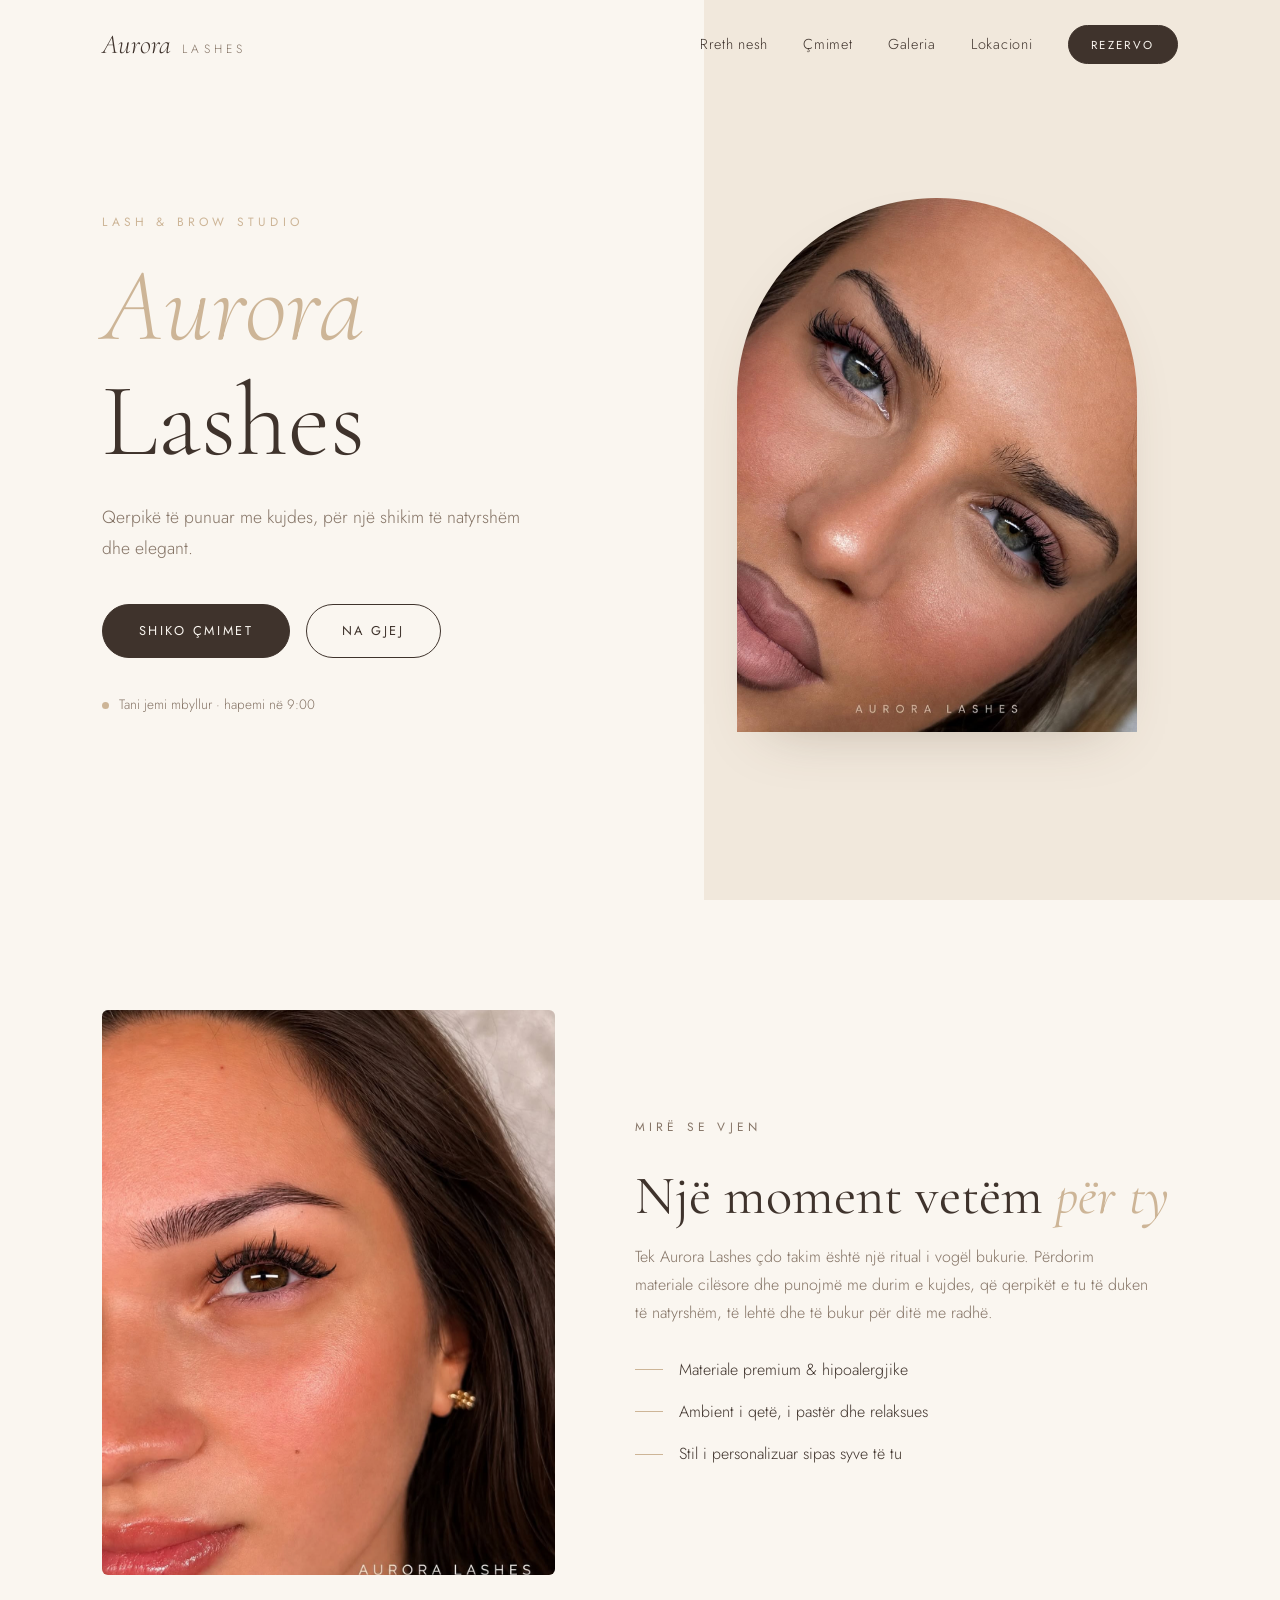
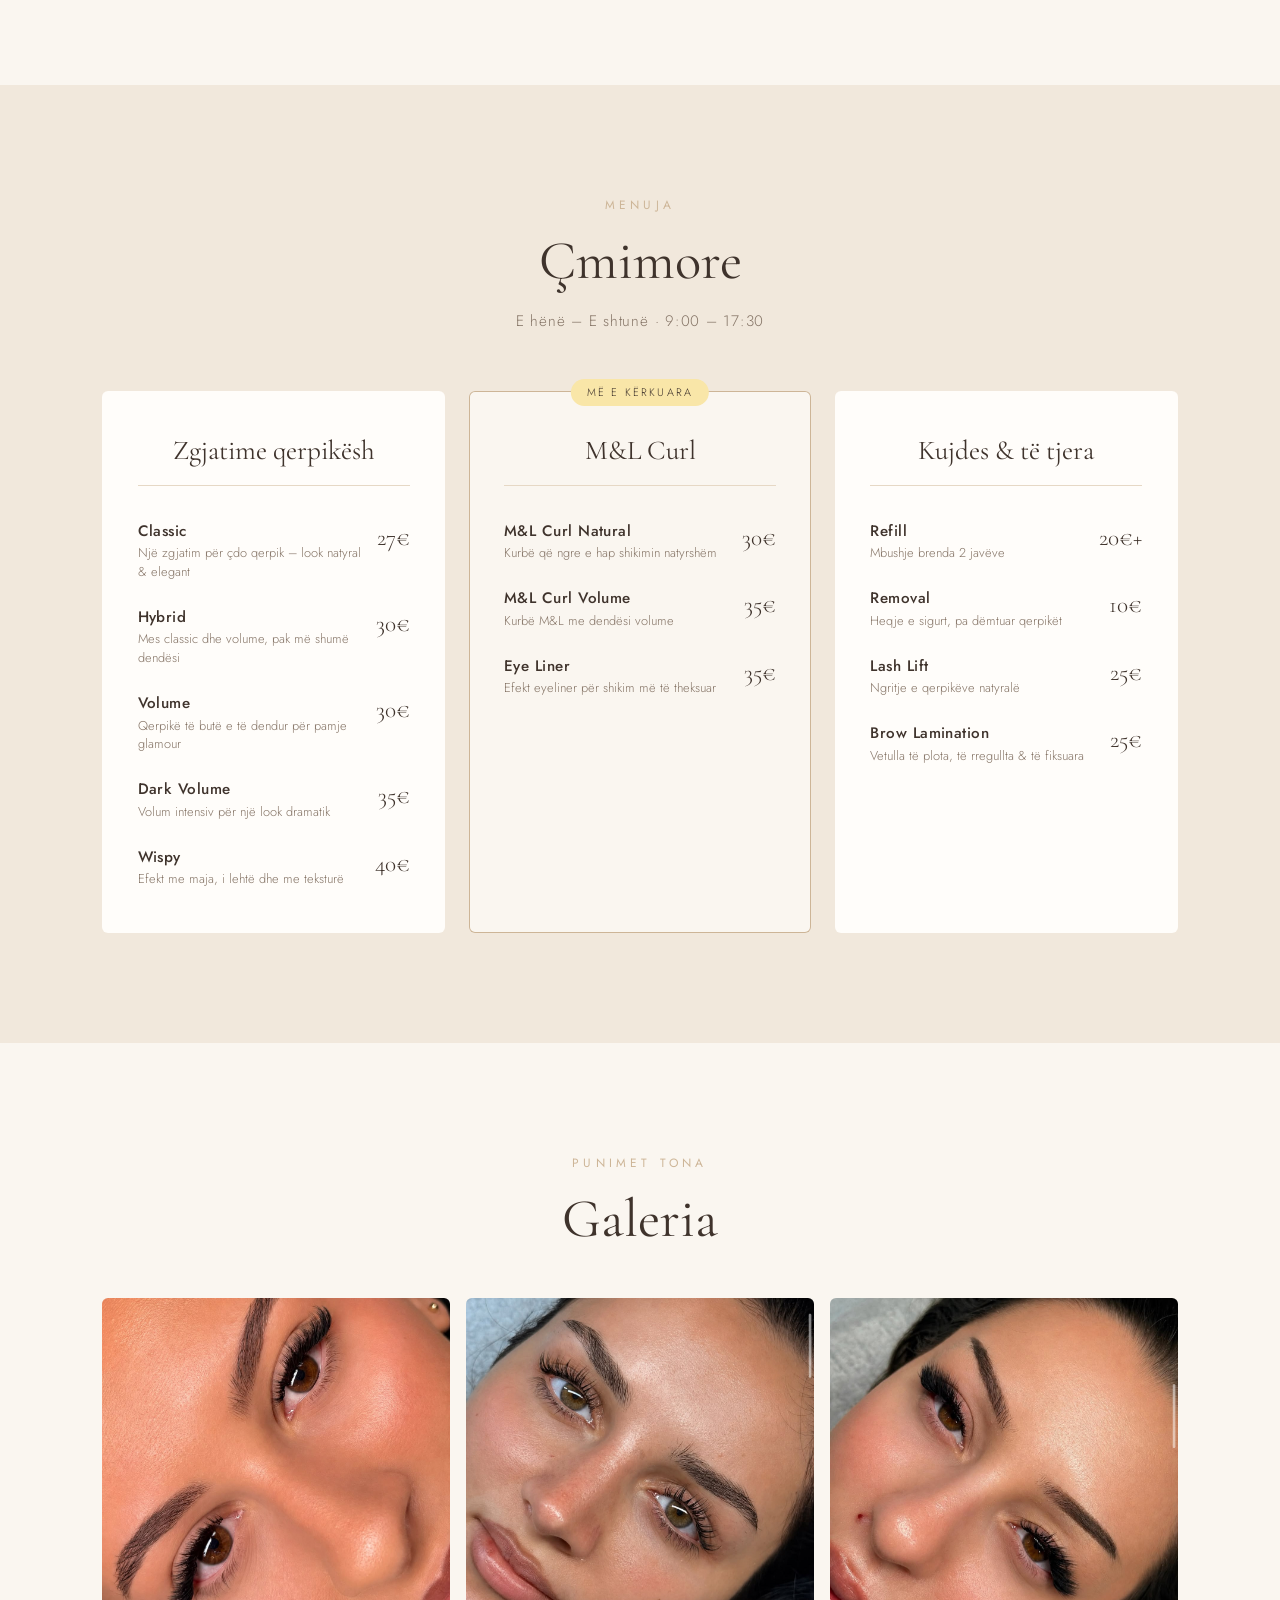
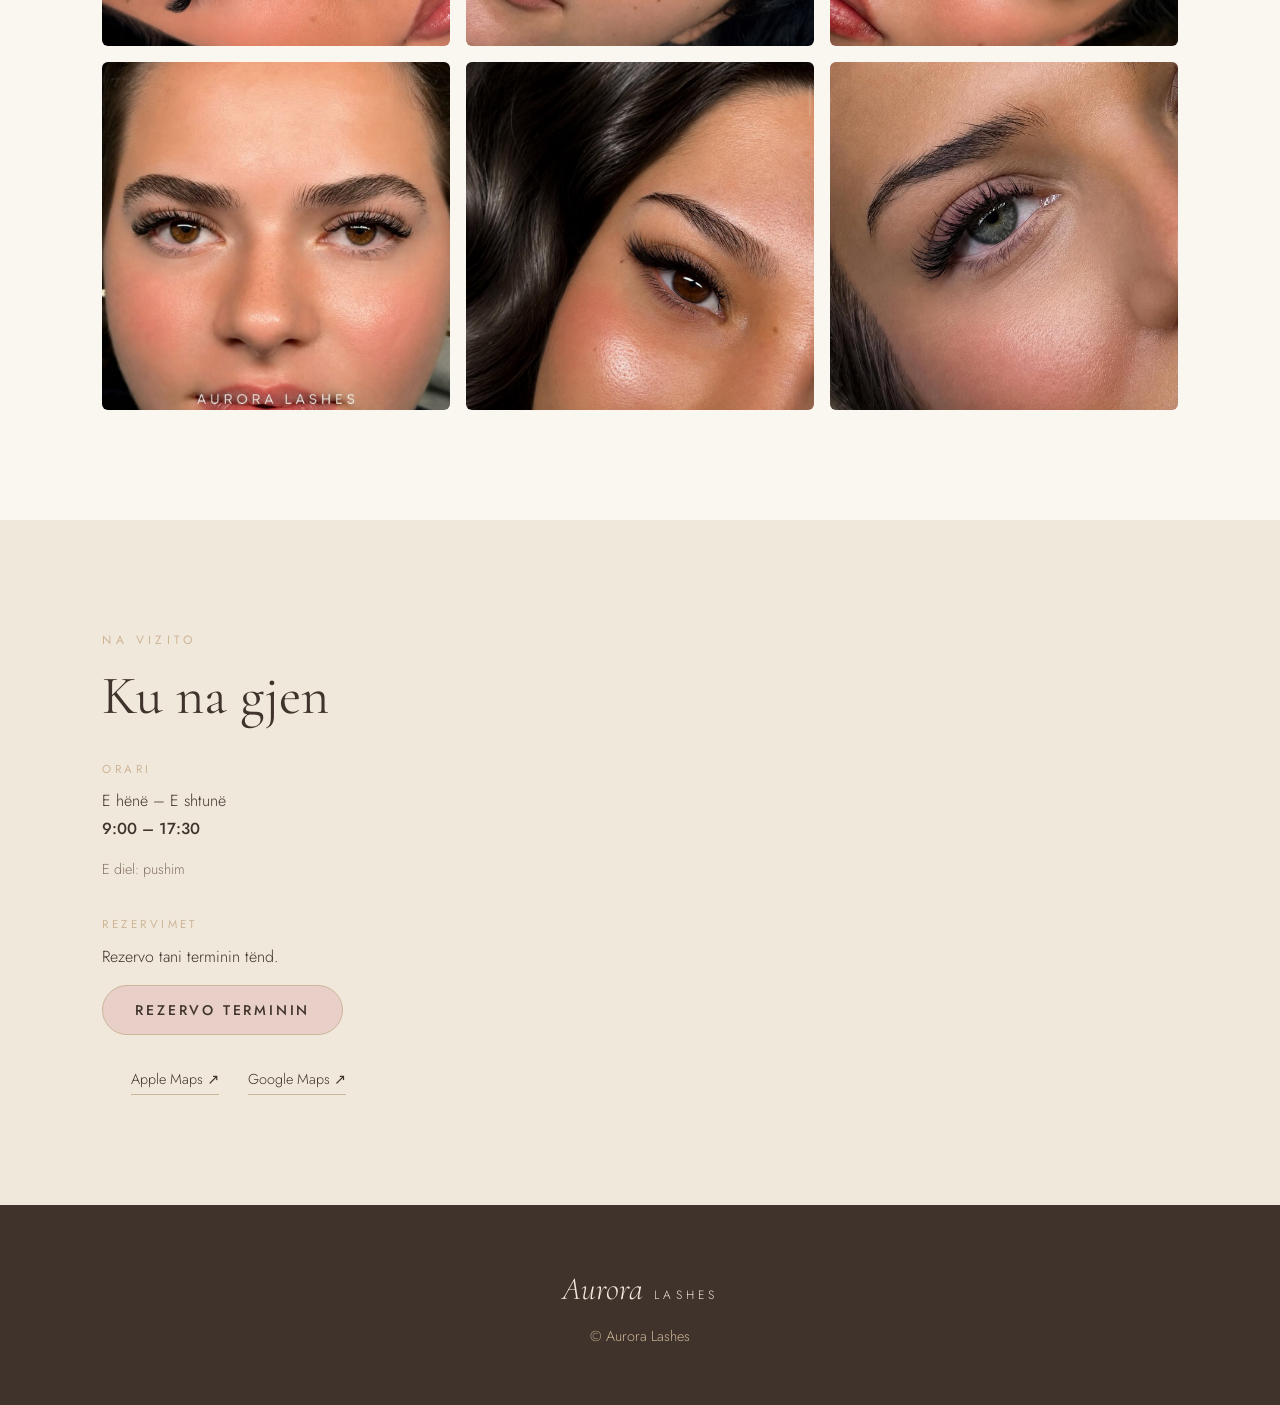
==== commit 887d3e31: "Add Setmore online booking integration" ====
--- a/index.html
+++ b/index.html
@@ -249,15 +249,20 @@
         <div class="info-block">
           <h4>Rezervimet</h4>
           <!-- TODO: vendos linkun e saktë të Instagramit / numrin e telefonit -->
-          <p>Na shkruaj në Instagram për termin.</p>
+          <p>Rezervo tani terminin tënd.</p>
           <a
-            href="https://www.instagram.com/auroraalashes/"
-            target="_blank"
-            rel="noopener"
-            class="btn"
-            >Rezervo në Instagram</a
-          >
-        </div>
+          
+<div class="booking-actions">
+  <button
+    id="Anywhere_button_iframe"
+    class="anywhere-book-now-button btn"
+    type="button"
+    data-booking-url="https://auroralashes8hnk.setmore.com"
+    data-new-tab="false">
+    Rezervo Terminin
+  </button>
+</div>
+
 
         <div class="map-links">
           <a
@@ -290,6 +295,12 @@
       <p class="footer__logo">Aurora <span>Lashes</span></p>
       <p class="muted">© <span id="year"></span> Aurora Lashes</p>
     </footer>
+    <script
+  id="anywhere_book_now_script"
+  src="https://assets.setmore.com/integration/book-now/live/v1/anywhere-book-now.js">
+</script>
+
+<script src="script.js"></script>
 
     <script src="script.js"></script>
   </body>
--- a/style.css
+++ b/style.css
@@ -4,15 +4,15 @@
    ============================================ */
 
 :root {
-  --cream: #FAF6F0;
-  --beige: #F1E8DC;
-  --beige-mid: #E6D8C5;
-  --sand: #CDB597;
-  --nude: #E8CFC8;
-  --gold: #F9E6A8;
-  --text: #3F332C;
+  --cream: #faf6f0;
+  --beige: #f1e8dc;
+  --beige-mid: #e6d8c5;
+  --sand: #cdb597;
+  --nude: #e8cfc8;
+  --gold: #f9e6a8;
+  --text: #3f332c;
   --text-soft: #857466;
-  --white: #FFFDFA;
+  --white: #fffdfa;
 
   --radius: 6px;
   --shadow: 0 24px 60px -32px rgba(90, 65, 45, 0.35);
@@ -21,9 +21,15 @@
   --sans: "Jost", system-ui, sans-serif;
 }
 
-* { box-sizing: border-box; margin: 0; padding: 0; }
-
-html { scroll-behavior: smooth; }
+* {
+  box-sizing: border-box;
+  margin: 0;
+  padding: 0;
+}
+
+html {
+  scroll-behavior: smooth;
+}
 
 body {
   font-family: var(--sans);
@@ -34,48 +40,93 @@
   overflow-x: hidden;
 }
 
-img { display: block; max-width: 100%; }
-a { color: inherit; text-decoration: none; }
-
-section { padding: 110px 8vw; }
-
-h1, h2, h3 { font-family: var(--serif); font-weight: 400; line-height: 1.1; }
-h2 { font-size: clamp(2.4rem, 5vw, 3.4rem); margin-bottom: 1rem; }
-h2 em { font-style: italic; color: var(--sand); }
-strong { font-weight: 500; }
-
-.center { text-align: center; }
-.muted { color: var(--text-soft); font-size: .9rem; }
+img {
+  display: block;
+  max-width: 100%;
+}
+a {
+  color: inherit;
+  text-decoration: none;
+}
+
+section {
+  padding: 110px 8vw;
+}
+
+h1,
+h2,
+h3 {
+  font-family: var(--serif);
+  font-weight: 400;
+  line-height: 1.1;
+}
+h2 {
+  font-size: clamp(2.4rem, 5vw, 3.4rem);
+  margin-bottom: 1rem;
+}
+h2 em {
+  font-style: italic;
+  color: var(--sand);
+}
+strong {
+  font-weight: 500;
+}
+
+.center {
+  text-align: center;
+}
+.muted {
+  color: var(--text-soft);
+  font-size: 0.9rem;
+}
 
 .eyebrow {
-  font-size: .75rem;
-  letter-spacing: .35em;
+  font-size: 0.75rem;
+  letter-spacing: 0.35em;
   text-transform: uppercase;
   color: var(--sand);
   margin-bottom: 1rem;
   font-weight: 400;
 }
 
-.script { font-style: italic; font-weight: 300; color: var(--sand); }
+.script {
+  font-style: italic;
+  font-weight: 300;
+  color: var(--sand);
+}
 
 /* ---------- Buttons ---------- */
 .btn {
   display: inline-block;
-  padding: .95rem 2.2rem;
+  padding: 0.95rem 2.2rem;
   border-radius: 999px;
   background: var(--text);
   color: var(--cream);
-  font-size: .8rem;
+  font-size: 0.8rem;
   font-weight: 400;
-  letter-spacing: .2em;
+  letter-spacing: 0.2em;
   text-transform: uppercase;
   border: 1px solid var(--text);
-  transition: background .3s, color .3s;
-}
-.btn:hover { background: transparent; color: var(--text); }
-.btn--ghost { background: transparent; color: var(--text); }
-.btn--ghost:hover { background: var(--text); color: var(--cream); }
-.btn--small { padding: .55rem 1.4rem; font-size: .72rem; }
+  transition:
+    background 0.3s,
+    color 0.3s;
+}
+.btn:hover {
+  background: transparent;
+  color: var(--text);
+}
+.btn--ghost {
+  background: transparent;
+  color: var(--text);
+}
+.btn--ghost:hover {
+  background: var(--text);
+  color: var(--cream);
+}
+.btn--small {
+  padding: 0.55rem 1.4rem;
+  font-size: 0.72rem;
+}
 
 /* ---------- Nav ---------- */
 .nav {
@@ -86,29 +137,69 @@
   align-items: center;
   justify-content: space-between;
   padding: 1.3rem 8vw;
-  transition: background .3s, box-shadow .3s, padding .3s;
+  transition:
+    background 0.3s,
+    box-shadow 0.3s,
+    padding 0.3s;
 }
 .nav.scrolled {
-  background: rgba(250, 246, 240, .92);
+  background: rgba(250, 246, 240, 0.92);
   backdrop-filter: blur(10px);
   box-shadow: 0 1px 0 var(--beige-mid);
-  padding: .8rem 8vw;
-}
-.nav__logo { font-family: var(--serif); font-style: italic; font-size: 1.7rem; }
+  padding: 0.8rem 8vw;
+}
+.nav__logo {
+  font-family: var(--serif);
+  font-style: italic;
+  font-size: 1.7rem;
+}
 .nav__logo span {
-  font-family: var(--sans); font-style: normal; font-size: .75rem;
-  letter-spacing: .35em; text-transform: uppercase; color: var(--text-soft); margin-left: .3rem;
-}
-.nav__links { display: flex; align-items: center; gap: 2.2rem; font-size: .9rem; letter-spacing: .05em; }
-.nav__links a:not(.btn) { position: relative; }
+  font-family: var(--sans);
+  font-style: normal;
+  font-size: 0.75rem;
+  letter-spacing: 0.35em;
+  text-transform: uppercase;
+  color: var(--text-soft);
+  margin-left: 0.3rem;
+}
+.nav__links {
+  display: flex;
+  align-items: center;
+  gap: 2.2rem;
+  font-size: 0.9rem;
+  letter-spacing: 0.05em;
+}
+.nav__links a:not(.btn) {
+  position: relative;
+}
 .nav__links a:not(.btn)::after {
-  content: ""; position: absolute; left: 0; bottom: -4px;
-  width: 0; height: 1px; background: var(--sand); transition: width .3s;
-}
-.nav__links a:not(.btn):hover::after { width: 100%; }
-
-.nav__toggle { display: none; background: none; border: 0; cursor: pointer; flex-direction: column; gap: 6px; }
-.nav__toggle span { width: 24px; height: 1.5px; background: var(--text); transition: .3s; }
+  content: "";
+  position: absolute;
+  left: 0;
+  bottom: -4px;
+  width: 0;
+  height: 1px;
+  background: var(--sand);
+  transition: width 0.3s;
+}
+.nav__links a:not(.btn):hover::after {
+  width: 100%;
+}
+
+.nav__toggle {
+  display: none;
+  background: none;
+  border: 0;
+  cursor: pointer;
+  flex-direction: column;
+  gap: 6px;
+}
+.nav__toggle span {
+  width: 24px;
+  height: 1.5px;
+  background: var(--text);
+  transition: 0.3s;
+}
 
 /* ---------- Hero ---------- */
 .hero {
@@ -120,20 +211,47 @@
   padding-top: 140px;
   background: linear-gradient(90deg, var(--cream) 55%, var(--beige) 55%);
 }
-.hero h1 { font-size: clamp(3.5rem, 8.5vw, 6.5rem); font-weight: 300; }
-.hero h1 .script { display: block; }
-.hero__tagline { font-size: 1.1rem; color: var(--text-soft); margin: 1.5rem 0 2.5rem; max-width: 420px; }
-.hero__actions { display: flex; gap: 1rem; flex-wrap: wrap; }
+.hero h1 {
+  font-size: clamp(3.5rem, 8.5vw, 6.5rem);
+  font-weight: 300;
+}
+.hero h1 .script {
+  display: block;
+}
+.hero__tagline {
+  font-size: 1.1rem;
+  color: var(--text-soft);
+  margin: 1.5rem 0 2.5rem;
+  max-width: 420px;
+}
+.hero__actions {
+  display: flex;
+  gap: 1rem;
+  flex-wrap: wrap;
+}
 
 .status {
   margin-top: 2.2rem;
-  display: inline-flex; align-items: center; gap: .6rem;
-  font-size: .85rem; color: var(--text-soft);
-}
-.status::before { content: ""; width: 7px; height: 7px; border-radius: 50%; background: var(--dot, #ccc); }
-.status:empty { display: none; }
-
-.hero__image { justify-self: center; }
+  display: inline-flex;
+  align-items: center;
+  gap: 0.6rem;
+  font-size: 0.85rem;
+  color: var(--text-soft);
+}
+.status::before {
+  content: "";
+  width: 7px;
+  height: 7px;
+  border-radius: 50%;
+  background: var(--dot, #ccc);
+}
+.status:empty {
+  display: none;
+}
+
+.hero__image {
+  justify-self: center;
+}
 .arch {
   width: min(400px, 80vw);
   aspect-ratio: 3 / 4;
@@ -141,115 +259,332 @@
   overflow: hidden;
   box-shadow: var(--shadow);
 }
-.arch img { width: 100%; height: 100%; object-fit: cover; }
+.arch img {
+  width: 100%;
+  height: 100%;
+  object-fit: cover;
+}
 
 /* ---------- About ---------- */
-.about { display: grid; grid-template-columns: 1fr 1.2fr; gap: 5rem; align-items: center; }
+.about {
+  display: grid;
+  grid-template-columns: 1fr 1.2fr;
+  gap: 5rem;
+  align-items: center;
+}
 .about__image img {
-  aspect-ratio: 4 / 5; object-fit: cover; width: 100%;
+  aspect-ratio: 4 / 5;
+  object-fit: cover;
+  width: 100%;
   border-radius: var(--radius);
 }
-.about__text p { color: var(--text-soft); margin-bottom: 1.8rem; max-width: 520px; }
-.perks { list-style: none; display: grid; gap: .9rem; }
-.perks li { display: flex; gap: 1rem; align-items: center; }
-.perks li::before { content: ""; width: 28px; height: 1px; background: var(--sand); flex-shrink: 0; }
+.about__text p {
+  color: var(--text-soft);
+  margin-bottom: 1.8rem;
+  max-width: 520px;
+}
+.perks {
+  list-style: none;
+  display: grid;
+  gap: 0.9rem;
+}
+.perks li {
+  display: flex;
+  gap: 1rem;
+  align-items: center;
+}
+.perks li::before {
+  content: "";
+  width: 28px;
+  height: 1px;
+  background: var(--sand);
+  flex-shrink: 0;
+}
 
 /* ---------- Prices ---------- */
-.prices { background: var(--beige); }
-.subtitle { color: var(--text-soft); margin-bottom: 3.5rem; font-size: .95rem; letter-spacing: .05em; }
-.price-grid { display: grid; grid-template-columns: repeat(3, 1fr); gap: 1.5rem; max-width: 1200px; margin: 0 auto; }
+.prices {
+  background: var(--beige);
+}
+.subtitle {
+  color: var(--text-soft);
+  margin-bottom: 3.5rem;
+  font-size: 0.95rem;
+  letter-spacing: 0.05em;
+}
+.price-grid {
+  display: grid;
+  grid-template-columns: repeat(3, 1fr);
+  gap: 1.5rem;
+  max-width: 1200px;
+  margin: 0 auto;
+}
 .price-card {
   position: relative;
   background: var(--white);
   border-radius: var(--radius);
   padding: 2.8rem 2.2rem;
 }
-.price-card--featured { background: var(--cream); box-shadow: inset 0 0 0 1px var(--sand); }
+.price-card--featured {
+  background: var(--cream);
+  box-shadow: inset 0 0 0 1px var(--sand);
+}
 .badge {
-  position: absolute; top: -12px; left: 50%; transform: translateX(-50%);
-  background: var(--gold); color: var(--text); padding: .25rem 1rem; border-radius: 999px;
-  font-size: .68rem; letter-spacing: .2em; text-transform: uppercase; white-space: nowrap;
+  position: absolute;
+  top: -12px;
+  left: 50%;
+  transform: translateX(-50%);
+  background: var(--gold);
+  color: var(--text);
+  padding: 0.25rem 1rem;
+  border-radius: 999px;
+  font-size: 0.68rem;
+  letter-spacing: 0.2em;
+  text-transform: uppercase;
+  white-space: nowrap;
 }
 .price-card h3 {
-  font-size: 1.7rem; text-align: center; margin-bottom: 2rem;
-  padding-bottom: 1.2rem; border-bottom: 1px solid var(--beige-mid);
-}
-.price-list { list-style: none; display: grid; gap: 1.4rem; }
-.price-list li { display: flex; justify-content: space-between; gap: 1rem; align-items: flex-start; }
-.price-list strong { display: block; font-size: .95rem; letter-spacing: .03em; }
-.price-list small { display: block; color: var(--text-soft); font-size: .8rem; line-height: 1.45; }
-.price-list span { font-family: var(--serif); font-size: 1.45rem; white-space: nowrap; }
+  font-size: 1.7rem;
+  text-align: center;
+  margin-bottom: 2rem;
+  padding-bottom: 1.2rem;
+  border-bottom: 1px solid var(--beige-mid);
+}
+.price-list {
+  list-style: none;
+  display: grid;
+  gap: 1.4rem;
+}
+.price-list li {
+  display: flex;
+  justify-content: space-between;
+  gap: 1rem;
+  align-items: flex-start;
+}
+.price-list strong {
+  display: block;
+  font-size: 0.95rem;
+  letter-spacing: 0.03em;
+}
+.price-list small {
+  display: block;
+  color: var(--text-soft);
+  font-size: 0.8rem;
+  line-height: 1.45;
+}
+.price-list span {
+  font-family: var(--serif);
+  font-size: 1.45rem;
+  white-space: nowrap;
+}
 
 /* ---------- Gallery ---------- */
 .gallery__grid {
   margin-top: 3rem;
-  display: grid; grid-template-columns: repeat(3, 1fr); gap: 1rem;
-  max-width: 1100px; margin-inline: auto;
+  display: grid;
+  grid-template-columns: repeat(3, 1fr);
+  gap: 1rem;
+  max-width: 1100px;
+  margin-inline: auto;
 }
 .gallery__grid img {
-  width: 100%; aspect-ratio: 1; object-fit: cover; border-radius: var(--radius);
-  transition: opacity .4s;
-}
-.gallery__grid img:hover { opacity: .85; }
+  width: 100%;
+  aspect-ratio: 1;
+  object-fit: cover;
+  border-radius: var(--radius);
+  transition: opacity 0.4s;
+}
+.gallery__grid img:hover {
+  opacity: 0.85;
+}
 
 /* ---------- Location ---------- */
-.location { display: grid; grid-template-columns: 1fr 1.4fr; gap: 4rem; align-items: center; background: var(--beige); }
-.info-block { margin: 2rem 0; }
+.location {
+  display: grid;
+  grid-template-columns: 1fr 1.4fr;
+  gap: 4rem;
+  align-items: center;
+  background: var(--beige);
+}
+.info-block {
+  margin: 2rem 0;
+}
 .info-block h4 {
-  font-size: .72rem; font-weight: 400; letter-spacing: .3em; text-transform: uppercase;
-  color: var(--sand); margin-bottom: .5rem;
-}
-.info-block p { margin-bottom: .9rem; }
-.map-links { display: flex; gap: 1.8rem; font-size: .9rem; }
-.map-links a { border-bottom: 1px solid var(--sand); padding-bottom: 2px; }
-.map-links a:hover { color: var(--sand); }
-.location__map { border-radius: var(--radius); overflow: hidden; height: 440px; }
-.location__map iframe { width: 100%; height: 100%; border: 0; filter: grayscale(.4) sepia(.25); }
+  font-size: 0.72rem;
+  font-weight: 400;
+  letter-spacing: 0.3em;
+  text-transform: uppercase;
+  color: var(--sand);
+  margin-bottom: 0.5rem;
+}
+.info-block p {
+  margin-bottom: 0.9rem;
+}
+.map-links {
+  display: flex;
+  gap: 1.8rem;
+  font-size: 0.9rem;
+}
+.map-links a {
+  border-bottom: 1px solid var(--sand);
+  padding-bottom: 2px;
+}
+.map-links a:hover {
+  color: var(--sand);
+}
+.location__map {
+  border-radius: var(--radius);
+  overflow: hidden;
+  height: 440px;
+}
+.location__map iframe {
+  width: 100%;
+  height: 100%;
+  border: 0;
+  filter: grayscale(0.4) sepia(0.25);
+}
 
 /* ---------- Footer ---------- */
-.footer { text-align: center; padding: 3.5rem 1rem; background: var(--text); color: var(--beige); }
-.footer__logo { font-family: var(--serif); font-style: italic; font-size: 2rem; margin-bottom: .4rem; }
+.footer {
+  text-align: center;
+  padding: 3.5rem 1rem;
+  background: var(--text);
+  color: var(--beige);
+}
+.footer__logo {
+  font-family: var(--serif);
+  font-style: italic;
+  font-size: 2rem;
+  margin-bottom: 0.4rem;
+}
 .footer__logo span {
-  font-family: var(--sans); font-style: normal; font-size: .75rem;
-  letter-spacing: .35em; text-transform: uppercase; margin-left: .3rem;
-}
-.footer .muted { color: var(--sand); }
+  font-family: var(--sans);
+  font-style: normal;
+  font-size: 0.75rem;
+  letter-spacing: 0.35em;
+  text-transform: uppercase;
+  margin-left: 0.3rem;
+}
+.footer .muted {
+  color: var(--sand);
+}
 
 /* ---------- Reveal on scroll ---------- */
-.reveal { opacity: 0; transform: translateY(30px); transition: opacity 1s ease, transform 1s ease; }
-.reveal.visible { opacity: 1; transform: none; }
+.reveal {
+  opacity: 0;
+  transform: translateY(30px);
+  transition:
+    opacity 1s ease,
+    transform 1s ease;
+}
+.reveal.visible {
+  opacity: 1;
+  transform: none;
+}
 
 /* ---------- Responsive ---------- */
 @media (max-width: 960px) {
-  .hero, .about, .location { grid-template-columns: 1fr; text-align: center; }
-  .hero { background: var(--cream); }
-  .hero__tagline { margin-inline: auto; }
-  .hero__actions, .map-links { justify-content: center; }
-  .hero__image { order: -1; }
-  .about__text p { margin-inline: auto; }
-  .perks { justify-content: center; }
-  .price-grid { grid-template-columns: 1fr; max-width: 480px; }
-  .gallery__grid { grid-template-columns: repeat(2, 1fr); }
+  .hero,
+  .about,
+  .location {
+    grid-template-columns: 1fr;
+    text-align: center;
+  }
+  .hero {
+    background: var(--cream);
+  }
+  .hero__tagline {
+    margin-inline: auto;
+  }
+  .hero__actions,
+  .map-links {
+    justify-content: center;
+  }
+  .hero__image {
+    order: -1;
+  }
+  .about__text p {
+    margin-inline: auto;
+  }
+  .perks {
+    justify-content: center;
+  }
+  .price-grid {
+    grid-template-columns: 1fr;
+    max-width: 480px;
+  }
+  .gallery__grid {
+    grid-template-columns: repeat(2, 1fr);
+  }
 }
 
 @media (max-width: 720px) {
-  section { padding: 80px 16px; }
-  .nav, .nav.scrolled { padding-inline: 16px; }
-  .nav__toggle { display: flex; position: relative; z-index: 60; }
+  section {
+    padding: 80px 16px;
+  }
+  .nav,
+  .nav.scrolled {
+    padding-inline: 16px;
+  }
+  .nav__toggle {
+    display: flex;
+    position: relative;
+    z-index: 60;
+  }
   .nav__links {
-    position: fixed; top: 0; right: 0; height: 100vh; width: 75%;
-    flex-direction: column; justify-content: center;
-    background: var(--cream); box-shadow: -1px 0 0 var(--beige-mid);
-    transform: translateX(100%); transition: transform .4s ease;
-  }
-  .nav__links.open { transform: none; }
-  .nav__toggle.open span:nth-child(1) { transform: translateY(7.5px) rotate(45deg); }
-  .nav__toggle.open span:nth-child(2) { opacity: 0; }
-  .nav__toggle.open span:nth-child(3) { transform: translateY(-7.5px) rotate(-45deg); }
-  .location__map { height: 320px; }
+    position: fixed;
+    top: 0;
+    right: 0;
+    height: 100vh;
+    width: 75%;
+    flex-direction: column;
+    justify-content: center;
+    background: var(--cream);
+    box-shadow: -1px 0 0 var(--beige-mid);
+    transform: translateX(100%);
+    transition: transform 0.4s ease;
+  }
+  .nav__links.open {
+    transform: none;
+  }
+  .nav__toggle.open span:nth-child(1) {
+    transform: translateY(7.5px) rotate(45deg);
+  }
+  .nav__toggle.open span:nth-child(2) {
+    opacity: 0;
+  }
+  .nav__toggle.open span:nth-child(3) {
+    transform: translateY(-7.5px) rotate(-45deg);
+  }
+  .location__map {
+    height: 320px;
+  }
 }
 
 @media (prefers-reduced-motion: reduce) {
-  *, *::before, *::after { animation: none !important; transition: none !important; }
-  .reveal { opacity: 1; transform: none; }
-}
+  *,
+  *::before,
+  *::after {
+    animation: none !important;
+    transition: none !important;
+  }
+  .reveal {
+    opacity: 1;
+    transform: none;
+  }
+}
+.anywhere-book-now-button.btn {
+  background-color: #e8cfc8;
+  color: #3f332c;
+  border: 1px solid #cdb597;
+  border-radius: 999px;
+  padding: 14px 32px;
+  font-family: "Jost", sans-serif;
+  font-size: 14px;
+  font-weight: 500;
+  cursor: pointer;
+  transition: background-color 0.3s ease;
+}
+
+.anywhere-book-now-button.btn:hover {
+  background-color: #cdb597;
+}
